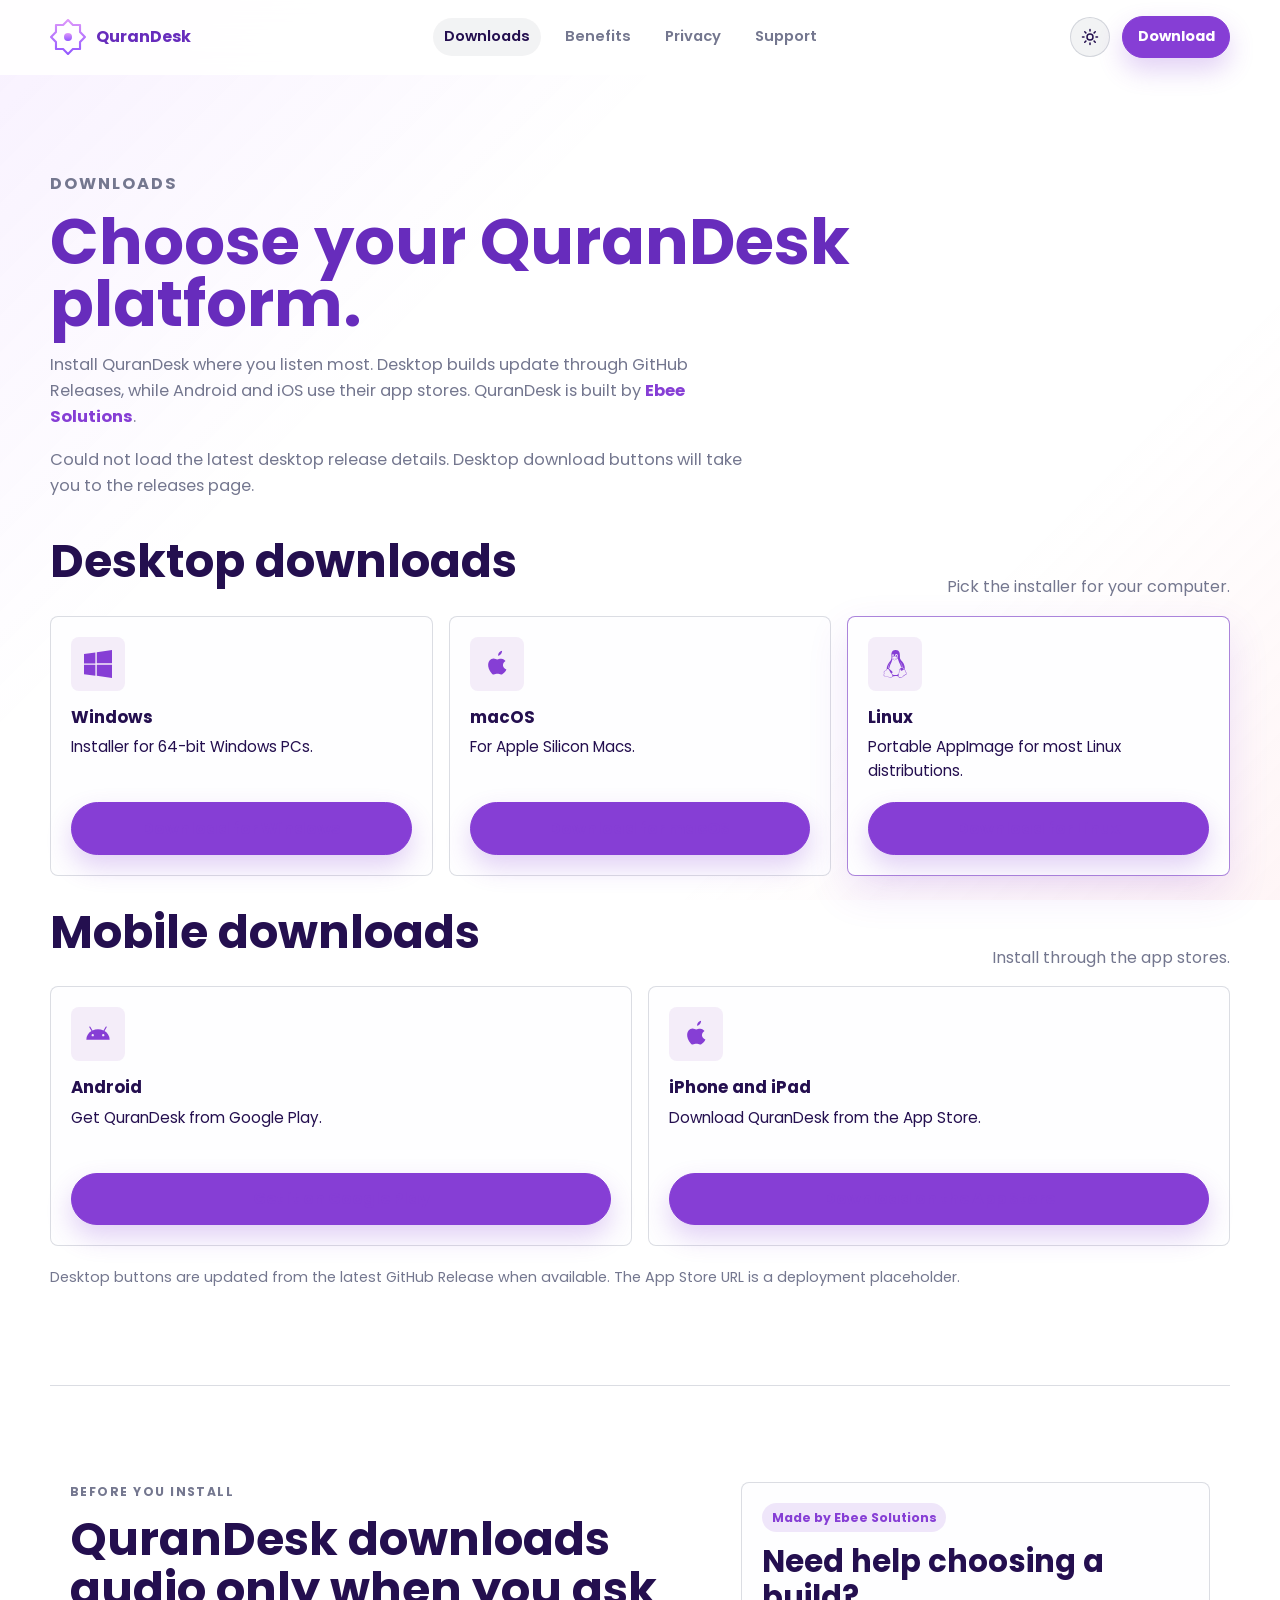
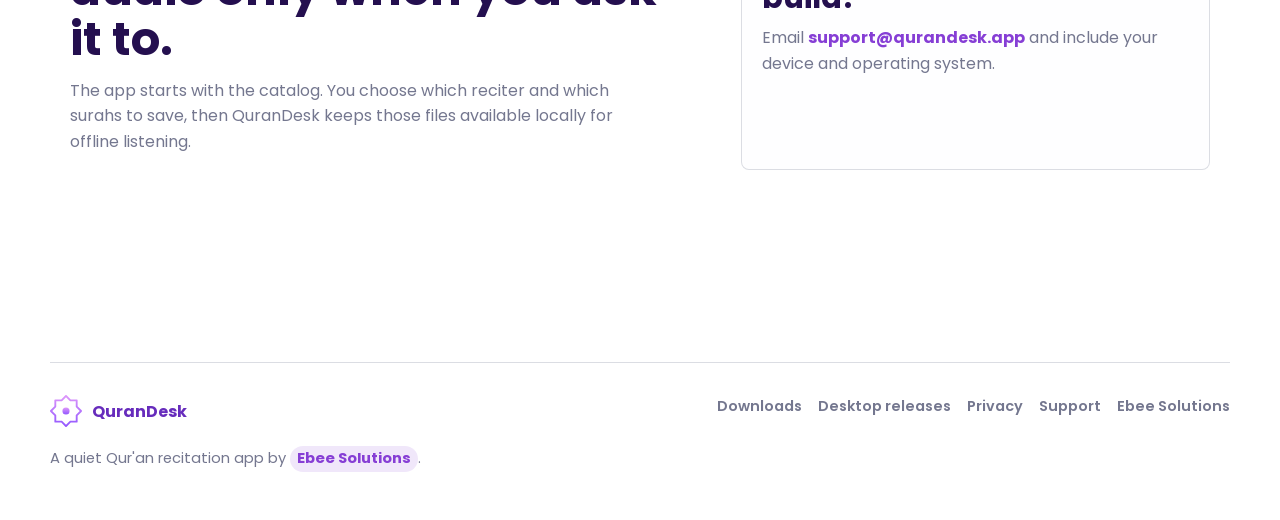
==== downloads.html @ 539a1c1d "Add downloads, privacy, and support pages for QuranDesk website - Created downloads.html to provide " ====
<!doctype html>
<html lang="en">
  <head>
    <meta charset="utf-8" />
    <meta name="viewport" content="width=device-width, initial-scale=1" />
    <meta name="color-scheme" content="light dark" />
    <meta
      name="description"
      content="Download QuranDesk for Windows, macOS, Linux, Android, iPhone, and iPad."
    />
    <meta property="og:title" content="Download QuranDesk" />
    <meta
      property="og:description"
      content="Install QuranDesk on desktop and mobile devices."
    />
    <meta property="og:type" content="website" />
    <meta
      property="og:url"
      content="https://qurandesk.ebeesolutions.com/downloads.html"
    />
    <meta
      property="og:image"
      content="https://qurandesk.ebeesolutions.com/assets/icon.png"
    />
    <link
      rel="canonical"
      href="https://qurandesk.ebeesolutions.com/downloads.html"
    />
    <link rel="icon" href="assets/icon.png" />
    <link
      rel="preload"
      href="assets/fonts/Poppins-Regular.ttf"
      as="font"
      type="font/ttf"
      crossorigin
    />
    <link
      rel="preload"
      href="assets/fonts/Poppins-SemiBold.ttf"
      as="font"
      type="font/ttf"
      crossorigin
    />
    <link rel="stylesheet" href="styles.css" />
    <script>
      const savedTheme = localStorage.getItem("qurandesk-site-theme");
      const prefersDark = matchMedia("(prefers-color-scheme: dark)").matches;
      document.documentElement.dataset.theme =
        savedTheme === "light" || savedTheme === "dark"
          ? savedTheme
          : prefersDark
            ? "dark"
            : "light";
    </script>
    <title>Downloads | QuranDesk</title>
  </head>
  <body>
    <a class="skip-link" href="#main">Skip to content</a>

    <header class="site-header" data-elevated="false">
      <nav class="nav" aria-label="Primary navigation">
        <a class="brand" href="index.html" aria-label="QuranDesk home">
          <img src="assets/logo.svg" alt="" width="36" height="36" />
          <span>QuranDesk</span>
        </a>
        <div class="nav-links">
          <a href="downloads.html" aria-current="page">Downloads</a>
          <a href="index.html#features">Benefits</a>
          <a href="privacy.html">Privacy</a>
          <a href="support.html">Support</a>
        </div>
        <div class="nav-actions">
          <button
            class="icon-button"
            type="button"
            data-theme-toggle
            aria-label="Switch theme"
          >
            <svg class="sun-icon" viewBox="0 0 24 24" aria-hidden="true">
              <circle cx="12" cy="12" r="4" />
              <path
                d="M12 2v2M12 20v2M4 12H2M22 12h-2M5 5l1.5 1.5M17.5 17.5 19 19M19 5l-1.5 1.5M6.5 17.5 5 19"
              />
            </svg>
            <svg class="moon-icon" viewBox="0 0 24 24" aria-hidden="true">
              <path d="M20 15.5A8.5 8.5 0 0 1 8.5 4 7 7 0 1 0 20 15.5Z" />
            </svg>
          </button>
          <a class="button button-small" href="#downloads">Download</a>
        </div>
      </nav>
    </header>

    <main id="main" class="page-main">
      <section class="page-hero" aria-labelledby="downloads-page-title">
        <p class="eyebrow">Downloads</p>
        <h1 id="downloads-page-title">Choose your QuranDesk platform.</h1>
        <p>
          Install QuranDesk where you listen most. Desktop builds update through
          GitHub Releases, while Android and iOS use their app stores. QuranDesk
          is built by <a href="https://ebeesolutions.com">Ebee Solutions</a>.
        </p>
        <p class="updated" data-release-status>
          Checking the latest desktop release details...
        </p>
      </section>

      <section
        class="download-band page-download-band"
        id="downloads"
        aria-labelledby="desktop-downloads-title"
      >
        <div class="download-group">
          <div class="download-group-heading">
            <h2 id="desktop-downloads-title">Desktop downloads</h2>
            <p>Pick the installer for your computer.</p>
          </div>
          <div class="download-grid">
            <article class="download-card" data-platform-card="windows">
              <div class="download-icon" aria-hidden="true">
                <svg viewBox="0 0 24 24">
                  <path
                    d="M0 3.449 9.75 2.1v9.451H0m10.949-9.602L24 0v11.4H10.949M0 12.6h9.75v9.451L0 20.699M10.949 12.6H24V24l-13.051-1.85"
                  />
                </svg>
              </div>
              <h3>Windows</h3>
              <p>Installer for 64-bit Windows PCs.</p>
              <a
                class="button download-link"
                data-desktop-platform="windows"
                href="https://github.com/ebeeraheem/qurandesk-electron/releases/latest"
                >Download for Windows</a
              >
            </article>
            <article class="download-card" data-platform-card="mac">
              <div class="download-icon" aria-hidden="true">
                <svg viewBox="0 0 24 24">
                  <path
                    d="M17.05 20.28c-.98.95-2.05.8-3.08.35-1.09-.46-2.09-.48-3.24 0-1.44.62-2.2.44-3.06-.35C2.79 15.25 3.51 7.59 9.05 7.31c1.35.07 2.29.74 3.08.74 1.21 0 2.16-.74 3.59-.62 1.6.13 2.81.79 3.59 2.07-3.23 1.87-2.71 6.15.74 7.13-.59 1.32-1.36 2.62-2.99 3.66m-4.05-15.4c-.16-2.43 1.81-4.13 3.31-4.34.21 2.13-1.85 4.14-3.31 4.34"
                  />
                </svg>
              </div>
              <h3>macOS</h3>
              <p>For Apple Silicon Macs.</p>
              <a
                class="button download-link"
                data-desktop-platform="mac"
                href="https://github.com/ebeeraheem/qurandesk-electron/releases/latest"
                >Download for macOS</a
              >
            </article>
            <article class="download-card" data-platform-card="linux">
              <div class="download-icon" aria-hidden="true">
                <svg viewBox="0 0 16 16">
                  <path
                    d="M8.996 4.497c.104-.076.1-.168.186-.158s.022.102-.098.207c-.12.104-.308.243-.46.323-.291.152-.631.336-.993.336s-.647-.167-.853-.33c-.102-.082-.186-.162-.248-.221-.11-.086-.096-.207-.052-.204.075.01.087.109.134.153.064.06.144.137.241.214.195.154.454.304.778.304s.702-.19.932-.32c.13-.073.297-.204.433-.304M7.34 3.781c.055-.02.123-.031.174-.003.011.006.024.021.02.034-.012.038-.074.032-.11.05-.032.017-.057.052-.093.054-.034 0-.086-.012-.09-.046-.007-.044.058-.072.1-.089m.581-.003c.05-.028.119-.018.173.003.041.017.106.045.1.09-.004.033-.057.046-.09.045-.036-.002-.062-.037-.093-.053-.036-.019-.098-.013-.11-.051-.004-.013.008-.028.02-.034"
                  />
                  <path
                    fill-rule="evenodd"
                    d="M8.446.019c2.521.003 2.38 2.66 2.364 4.093-.01.939.509 1.574 1.04 2.244.474.56 1.095 1.38 1.45 2.32.29.765.402 1.613.115 2.465a.8.8 0 0 1 .254.152l.001.002c.207.175.271.447.329.698.058.252.112.488.224.615.344.382.494.667.48.922-.015.254-.203.43-.435.57-.465.28-1.164.491-1.586 1.002-.443.527-.99.83-1.505.871a1.25 1.25 0 0 1-1.256-.716v-.001a1 1 0 0 1-.078-.21c-.67.038-1.252-.165-1.718-.128-.687.038-1.116.204-1.506.206-.151.331-.445.547-.808.63-.5.114-1.126 0-1.743-.324-.577-.306-1.31-.278-1.85-.39-.27-.057-.51-.157-.626-.384-.116-.226-.095-.538.07-.988.051-.16.012-.398-.026-.648a2.5 2.5 0 0 1-.037-.369c0-.133.022-.265.087-.386v-.002c.14-.266.368-.377.577-.451s.397-.125.53-.258c.143-.15.27-.374.443-.56q.036-.037.073-.07c-.081-.538.007-1.105.192-1.662.393-1.18 1.223-2.314 1.811-3.014.502-.713.65-1.287.701-2.016.042-.997-.705-3.974 2.112-4.2q.168-.015.321-.013m2.596 10.866-.03.016c-.223.121-.348.337-.427.656-.08.32-.107.733-.13 1.206v.001c-.023.37-.192.824-.31 1.267s-.176.862-.036 1.128v.002c.226.452.608.636 1.051.601s.947-.304 1.36-.795c.474-.576 1.218-.796 1.638-1.05.21-.126.324-.242.333-.4.009-.157-.097-.403-.425-.767-.17-.192-.217-.462-.274-.71-.056-.247-.122-.468-.26-.585l-.001-.001c-.18-.157-.356-.17-.565-.164q-.069.001-.140.005c-.239.275-.805.612-1.197.508-.359-.09-.562-.508-.587-.918m-7.204.03H3.83c-.189.002-.314.09-.44.225-.149.158-.276.382-.445.56v.002h-.002c-.183.184-.414.239-.61.31-.195.069-.353.143-.46.35v.002c-.085.155-.066.378-.029.624.038.245.096.507.018.746v.002l-.001.002c-.157.427-.155.678-.082.822.074.143.235.22.48.272.493.103 1.26.069 1.906.41.583.305 1.168.404 1.598.305.431-.098.712-.369.75-.867v-.002c.029-.292-.195-.673-.485-1.052-.29-.38-.633-.752-.795-1.09v-.002l-.61-1.11c-.21-.286-.43-.462-.68-.5a1 1 0 0 0-.106-.008M9.584 4.85c-.14.2-.386.37-.695.467-.147.048-.302.17-.495.28a1.3 1.3 0 0 1-.74.19.97.97 0 0 1-.582-.227c-.14-.113-.25-.237-.394-.322a3 3 0 0 1-.192-.126c-.063 1.179-.85 2.658-1.226 3.511a5.4 5.4 0 0 0-.43 1.917c-.68-.906-.184-2.066.081-2.568.297-.55.343-.701.27-.649-.266.436-.685 1.13-.848 1.844-.085.372-.1.749.01 1.097.11.349.345.67.766.931.573.351.963.703 1.193 1.015s.302.584.23.777a.4.4 0 0 1-.212.22.7.7 0 0 1-.307.056l.184.235c.094.124.186.249.266.375 1.179.805 2.567.496 3.568-.218.1-.342.197-.664.212-.903.024-.474.05-.896.136-1.245s.244-.634.53-.791a1 1 0 0 1 .138-.061q.005-.045.013-.087c.082-.546.569-.572 1.18-.303.588.266.81.499.71.814h.13c.122-.398-.133-.69-.822-1.025l-.137-.06a2.35 2.35 0 0 0-.012-1.113c-.188-.79-.704-1.49-1.098-1.838-.072-.003-.065.06.081.203.363.333 1.156 1.532.727 2.644a1.2 1.2 0 0 0-.342-.043c-.164-.907-.543-1.66-.735-2.014-.359-.668-.918-2.036-1.158-2.983M7.72 3.503a1 1 0 0 0-.312.053c-.268.093-.447.286-.559.391-.022.021-.05.04-.119.091s-.172.126-.321.238q-.198.151-.13.38c.046.15.192.325.459.476.166.098.28.23.41.334a1 1 0 0 0 .215.133.9.9 0 0 0 .298.066c.282.017.49-.068.673-.173s.34-.233.518-.29c.365-.115.627-.345.709-.564a.37.37 0 0 0-.01-.309c-.048-.096-.148-.187-.318-.257h-.001c-.354-.151-.507-.162-.705-.29-.321-.207-.587-.28-.807-.279m-.89-1.122h-.025a.4.4 0 0 0-.278.135.76.76 0 0 0-.191.334 1.2 1.2 0 0 0-.051.445v.001c.01.162.041.299.102.436.05.116.109.204.183.274l.089-.065.117-.09-.023-.018a.4.4 0 0 1-.11-.161.7.7 0 0 1-.054-.22v-.01a.7.7 0 0 1 .014-.234.4.4 0 0 1 .08-.179q.056-.069.126-.073h.013a.18.18 0 0 1 .123.05c.045.04.08.09.11.162a.7.7 0 0 1 .054.22v.01a.7.7 0 0 1-.002.17 1.1 1.1 0 0 1 .317-.143 1.3 1.3 0 0 0 .002-.194V3.23a1.2 1.2 0 0 0-.102-.437.8.8 0 0 0-.227-.31.4.4 0 0 0-.268-.102m1.95-.155a.63.63 0 0 0-.394.14.9.9 0 0 0-.287.376 1.2 1.2 0 0 0-.1.51v.015q0 .079.01.152c.114.027.278.074.406.138a1 1 0 0 1-.011-.172.8.8 0 0 1 .058-.278.5.5 0 0 1 .139-.2.26.26 0 0 1 .182-.069.26.26 0 0 1 .178.081c.055.054.094.12.124.21.029.086.042.17.04.27l-.002.012a.8.8 0 0 1-.057.277c-.024.059-.089.106-.122.145.046.016.09.03.146.052a5 5 0 0 1 .248.102 1.2 1.2 0 0 0 .244-.763 1.2 1.2 0 0 0-.11-.495.9.9 0 0 0-.294-.37.64.64 0 0 0-.39-.133z"
                  />
                </svg>
              </div>
              <h3>Linux</h3>
              <p>Portable AppImage for most Linux distributions.</p>
              <a
                class="button download-link"
                data-desktop-platform="linux"
                href="https://github.com/ebeeraheem/qurandesk-electron/releases/latest"
                >Download for Linux</a
              >
            </article>
          </div>
        </div>

        <div class="download-group" aria-labelledby="mobile-downloads-title">
          <div class="download-group-heading">
            <h2 id="mobile-downloads-title">Mobile downloads</h2>
            <p>Install through the app stores.</p>
          </div>
          <div class="download-grid download-grid-two">
            <article class="download-card" data-platform-card="android">
              <div class="download-icon" aria-hidden="true">
                <svg viewBox="0 0 24 24">
                  <path
                    d="M17.6 9.48 19.44 6.3a.5.5 0 0 0-.86-.5l-1.86 3.22a11.1 11.1 0 0 0-9.44 0L5.42 5.8a.5.5 0 0 0-.86.5L6.4 9.48C3.73 11.05 2 13.82 2 17h20c0-3.18-1.73-5.95-4.4-7.52ZM7.5 14a1 1 0 1 1 0-2 1 1 0 0 1 0 2Zm9 0a1 1 0 1 1 0-2 1 1 0 0 1 0 2Z"
                  />
                </svg>
              </div>
              <h3>Android</h3>
              <p>Get QuranDesk from Google Play.</p>
              <a
                class="button download-link"
                data-store-platform="android"
                href="https://play.google.com/store/apps/details?id=com.ebeesolutions.qurandesk"
                >Get it on Google Play</a
              >
            </article>
            <article class="download-card" data-platform-card="ios">
              <div class="download-icon" aria-hidden="true">
                <svg viewBox="0 0 24 24">
                  <path
                    d="M17.05 20.28c-.98.95-2.05.8-3.08.35-1.09-.46-2.09-.48-3.24 0-1.44.62-2.2.44-3.06-.35C2.79 15.25 3.51 7.59 9.05 7.31c1.35.07 2.29.74 3.08.74 1.21 0 2.16-.74 3.59-.62 1.6.13 2.81.79 3.59 2.07-3.23 1.87-2.71 6.15.74 7.13-.59 1.32-1.36 2.62-2.99 3.66m-4.05-15.4c-.16-2.43 1.81-4.13 3.31-4.34.21 2.13-1.85 4.14-3.31 4.34"
                  />
                </svg>
              </div>
              <h3>iPhone and iPad</h3>
              <p>Download QuranDesk from the App Store.</p>
              <a
                class="button download-link"
                data-store-platform="ios"
                href="https://apps.apple.com/app/qurandesk/id0000000000"
                >Download on the App Store</a
              >
            </article>
          </div>
        </div>

        <p class="download-note">
          Desktop buttons are updated from the latest GitHub Release when
          available. The App Store URL is a deployment placeholder.
        </p>
      </section>

      <section class="split-section" aria-labelledby="download-help-title">
        <div>
          <p class="eyebrow">Before you install</p>
          <h2 id="download-help-title">QuranDesk downloads audio only when you ask it to.</h2>
          <p>
            The app starts with the catalog. You choose which reciter and which
            surahs to save, then QuranDesk keeps those files available locally
            for offline listening.
          </p>
        </div>
        <div class="studio-card">
          <span>Made by Ebee Solutions</span>
          <strong>Need help choosing a build?</strong>
          <p>
            Email <a href="mailto:support@qurandesk.app">support@qurandesk.app</a>
            and include your device and operating system.
          </p>
        </div>
      </section>
    </main>

    <footer class="footer">
      <div>
        <a class="brand" href="index.html">
          <img src="assets/logo.svg" alt="" width="32" height="32" />
          <span>QuranDesk</span>
        </a>
        <p>
          A quiet Qur'an recitation app by
          <a class="studio-link" href="https://ebeesolutions.com"
            >Ebee Solutions</a
          >.
        </p>
      </div>
      <nav aria-label="Footer navigation">
        <a href="downloads.html" aria-current="page">Downloads</a>
        <a
          href="https://github.com/ebeeraheem/qurandesk-electron/releases/latest"
          >Desktop releases</a
        >
        <a href="privacy.html">Privacy</a>
        <a href="support.html">Support</a>
        <a href="https://ebeesolutions.com">Ebee Solutions</a>
      </nav>
    </footer>

    <script src="script.js" type="module"></script>
  </body>
</html>
---- styles.css ----
@font-face {
  font-family: 'Poppins';
  font-weight: 400;
  font-style: normal;
  font-display: swap;
  src: url('assets/fonts/Poppins-Regular.ttf') format('truetype');
}

@font-face {
  font-family: 'Poppins';
  font-weight: 500;
  font-style: normal;
  font-display: swap;
  src: url('assets/fonts/Poppins-Medium.ttf') format('truetype');
}

@font-face {
  font-family: 'Poppins';
  font-weight: 600;
  font-style: normal;
  font-display: swap;
  src: url('assets/fonts/Poppins-SemiBold.ttf') format('truetype');
}

@font-face {
  font-family: 'Poppins';
  font-weight: 700;
  font-style: normal;
  font-display: swap;
  src: url('assets/fonts/Poppins-Bold.ttf') format('truetype');
}

@font-face {
  font-family: 'Amiri';
  font-weight: 700;
  font-style: normal;
  font-display: swap;
  src: url('assets/fonts/Amiri-Bold.ttf') format('truetype');
}

:root {
  --bg: #ffffff;
  --surface: #faf8fd;
  --surface-strong: #f4edf9;
  --elev: rgba(18, 25, 49, 0.05);
  --fg: #240f4f;
  --muted: #74778f;
  --faint: #a7b0bc;
  --border: rgba(137, 144, 164, 0.3);
  --primary: #863ed5;
  --primary-deep: #672cbc;
  --primary-bright: #a44aff;
  --warm: #f98091;
  --green: #058f50;
  --cyan: #087c8f;
  --shadow: 0 24px 70px rgba(45, 19, 86, 0.14);
  --radius: 8px;
  --max: 1180px;
  color-scheme: light;
}

[data-theme='dark'] {
  --bg: #040c23;
  --surface: #081027;
  --surface-strong: #121931;
  --elev: #121931;
  --fg: #ffffff;
  --muted: #a19cc5;
  --faint: #7b80ad;
  --border: rgba(123, 128, 173, 0.22);
  --primary: #a44aff;
  --primary-deep: #ffffff;
  --primary-bright: #c37aff;
  --warm: #ff8798;
  --green: #18b563;
  --cyan: #4dbcd4;
  --shadow: 0 24px 80px rgba(0, 0, 0, 0.32);
  color-scheme: dark;
}

* {
  box-sizing: border-box;
}

html {
  scroll-behavior: smooth;
}

body {
  margin: 0;
  background: var(--bg);
  color: var(--fg);
  font-family:
    'Poppins',
    -apple-system,
    BlinkMacSystemFont,
    'Segoe UI',
    system-ui,
    sans-serif;
  line-height: 1.6;
}

body::before {
  position: fixed;
  inset: 0;
  z-index: -1;
  pointer-events: none;
  content: '';
  background:
    linear-gradient(135deg, rgba(164, 74, 255, 0.08), transparent 34%),
    linear-gradient(315deg, rgba(249, 128, 145, 0.08), transparent 28%);
}

a {
  color: inherit;
  text-decoration: none;
}

img,
svg {
  display: block;
}

button,
input {
  font: inherit;
}

:focus-visible {
  outline: 2px solid var(--primary);
  outline-offset: 3px;
}

.skip-link {
  position: fixed;
  top: 12px;
  left: 12px;
  z-index: 20;
  transform: translateY(-140%);
  border-radius: var(--radius);
  background: var(--primary);
  color: white;
  padding: 0.7rem 1rem;
  font-weight: 700;
}

.skip-link:focus {
  transform: translateY(0);
}

.site-header {
  position: sticky;
  top: 0;
  z-index: 10;
  border-bottom: 1px solid transparent;
  background: color-mix(in srgb, var(--bg) 90%, transparent);
  backdrop-filter: blur(18px);
}

.site-header[data-elevated='true'] {
  border-color: var(--border);
}

.nav,
.hero,
.feature-band,
.split-section,
.download-band,
.faq-section,
.screenshot-band,
.footer,
.page-main {
  width: min(var(--max), calc(100% - 40px));
  margin-inline: auto;
}

.nav {
  display: flex;
  min-height: 74px;
  align-items: center;
  justify-content: space-between;
  gap: 1rem;
}

.brand,
.mini-brand {
  display: inline-flex;
  align-items: center;
  gap: 0.65rem;
  min-width: max-content;
  font-weight: 700;
  color: var(--primary-deep);
}

[data-theme='dark'] .brand,
[data-theme='dark'] .mini-brand {
  color: var(--fg);
}

.nav-links,
.nav-actions {
  display: flex;
  align-items: center;
  gap: 0.75rem;
}

.nav-links a {
  border-radius: 999px;
  color: var(--muted);
  font-size: 0.92rem;
  font-weight: 600;
  padding: 0.45rem 0.7rem;
}

.nav-links a:hover,
.nav-links a[aria-current='page'] {
  background: var(--elev);
  color: var(--fg);
}

.button {
  display: inline-flex;
  min-height: 46px;
  align-items: center;
  justify-content: center;
  border: 1px solid var(--primary);
  border-radius: 999px;
  background: var(--primary);
  color: white;
  font-weight: 700;
  padding: 0.78rem 1.1rem;
  text-align: center;
  box-shadow: 0 12px 26px rgba(134, 62, 213, 0.24);
  transition:
    transform 160ms ease,
    opacity 160ms ease,
    box-shadow 160ms ease;
}

.button:hover {
  transform: translateY(-1px);
  opacity: 0.92;
}

.button-small {
  min-height: 38px;
  padding: 0.55rem 0.9rem;
  font-size: 0.9rem;
}

.button-ghost {
  border-color: var(--border);
  background: var(--elev);
  color: var(--fg);
  box-shadow: none;
}

.button[aria-disabled='true'] {
  border-color: var(--border);
  background: var(--surface-strong);
  color: var(--muted);
  box-shadow: none;
  cursor: not-allowed;
}

.icon-button {
  display: inline-grid;
  width: 40px;
  height: 40px;
  place-items: center;
  border: 1px solid var(--border);
  border-radius: 50%;
  background: var(--elev);
  color: var(--fg);
  cursor: pointer;
}

.icon-button svg {
  width: 18px;
  height: 18px;
  fill: none;
  stroke: currentColor;
  stroke-linecap: round;
  stroke-linejoin: round;
  stroke-width: 2;
}

[data-theme='light'] .moon-icon,
[data-theme='dark'] .sun-icon {
  display: none;
}

.hero {
  display: grid;
  min-height: calc(100svh - 74px);
  grid-template-columns: minmax(0, 0.88fr) minmax(420px, 1.12fr);
  align-items: center;
  gap: clamp(2rem, 5vw, 4.5rem);
  padding: 3.2rem 0 4rem;
}

.hero-copy {
  max-width: 630px;
}

.eyebrow {
  margin: 0 0 0.85rem;
  color: var(--primary);
  font-size: 0.76rem;
  font-weight: 700;
  letter-spacing: 0.12em;
  text-transform: uppercase;
}

h1,
h2,
h3,
p {
  margin-top: 0;
}

h1 {
  margin-bottom: 1rem;
  color: var(--primary-deep);
  font-size: clamp(2.9rem, 5.2vw, 4.45rem);
  line-height: 0.98;
}

[data-theme='dark'] h1 {
  color: var(--fg);
}

h2 {
  margin-bottom: 0.8rem;
  font-size: clamp(1.9rem, 3.6vw, 3.2rem);
  line-height: 1.08;
}

h3 {
  margin-bottom: 0.45rem;
  font-size: 1.05rem;
  line-height: 1.25;
}

.hero-lede,
.section-heading p,
.split-section p,
.download-note,
.faq-list p,
.footer p,
.page-hero p,
.policy-content p,
.support-grid p,
.updated {
  color: var(--muted);
}

.hero-lede {
  max-width: 60ch;
  margin-bottom: 1.55rem;
  font-size: clamp(1rem, 1.6vw, 1.15rem);
}

.hero-actions {
  display: flex;
  flex-wrap: wrap;
  gap: 0.8rem;
  margin-bottom: 2rem;
}

.hero-facts {
  display: grid;
  max-width: 600px;
  grid-template-columns: repeat(3, 1fr);
  gap: 0.8rem;
  margin: 0;
}

.hero-facts div {
  border-left: 3px solid var(--border);
  padding-left: 0.9rem;
}

.hero-facts dt {
  color: var(--fg);
  font-size: 1.25rem;
  font-weight: 800;
  line-height: 1.1;
}

.hero-facts dd {
  margin: 0.25rem 0 0;
  color: var(--muted);
  font-size: 0.82rem;
}

.studio-credit {
  margin: -0.7rem 0 0;
  color: var(--muted);
  font-size: 0.92rem;
}

.studio-credit a,
.studio-link {
  display: inline-flex;
  border-radius: 999px;
  background: color-mix(in srgb, var(--primary) 12%, transparent);
  color: var(--primary);
  font-weight: 800;
  padding: 0.08rem 0.45rem;
}

.product-scene {
  position: relative;
  min-width: 0;
  min-height: 620px;
}

.desktop-preview {
  min-width: 0;
  overflow: hidden;
  border: 1px solid var(--border);
  border-radius: var(--radius);
  background: var(--bg);
  box-shadow: var(--shadow);
}

.preview-bar {
  display: flex;
  gap: 0.45rem;
  border-bottom: 1px solid var(--border);
  background: var(--surface);
  padding: 0.9rem 1rem;
}

.preview-bar span {
  width: 10px;
  height: 10px;
  border-radius: 999px;
  background: var(--faint);
}

.preview-shell {
  display: grid;
  min-height: 520px;
  grid-template-columns: 168px minmax(0, 1fr);
}

.preview-rail {
  display: flex;
  flex-direction: column;
  gap: 0.45rem;
  border-right: 1px solid var(--border);
  background: var(--surface);
  padding: 1rem 0.8rem;
}

.preview-rail span {
  border-radius: var(--radius);
  color: var(--muted);
  font-size: 0.82rem;
  font-weight: 600;
  padding: 0.62rem 0.72rem;
}

.preview-rail .active-pill {
  background: color-mix(in srgb, var(--primary) 13%, transparent);
  color: var(--primary);
}

.mini-brand {
  margin-bottom: 0.8rem;
  padding-inline: 0.35rem;
}

.preview-main {
  display: flex;
  min-width: 0;
  flex-direction: column;
  padding-right: clamp(245px, 42%, 275px);
}

.preview-toolbar {
  display: flex;
  align-items: end;
  justify-content: space-between;
  gap: 1rem;
  padding: 1.4rem;
}

.preview-toolbar strong {
  display: block;
  font-size: 1.25rem;
}

.section-kicker {
  color: var(--muted);
  font-size: 0.75rem;
}

.search-chip {
  max-width: 190px;
  overflow: hidden;
  border: 1px solid var(--border);
  border-radius: 999px;
  background: var(--elev);
  color: var(--muted);
  font-size: 0.76rem;
  padding: 0.55rem 0.75rem;
  text-overflow: ellipsis;
  white-space: nowrap;
}

.reciter-grid {
  display: grid;
  grid-template-columns: minmax(0, 1fr);
  gap: 1rem;
  padding: 0 1.4rem 1.4rem;
}

.reciter-card {
  display: grid;
  min-width: 0;
  grid-template-columns: 72px minmax(0, 1fr);
  column-gap: 0.8rem;
  align-items: center;
}

.reciter-card strong,
.reciter-card span {
  display: block;
  overflow: hidden;
  text-overflow: ellipsis;
  white-space: nowrap;
}

.reciter-card strong {
  font-size: 0.9rem;
}

.reciter-card span {
  color: var(--muted);
  font-size: 0.72rem;
}

.avatar {
  display: grid;
  aspect-ratio: 1;
  place-items: center;
  overflow: hidden;
  border-radius: var(--radius);
  color: white;
  font-family: 'Amiri', serif;
  font-size: clamp(2.5rem, 5vw, 3.8rem);
  font-weight: 700;
}

.avatar-one {
  background: linear-gradient(145deg, #8c5cc8, #4d3188);
}

.avatar-two {
  background: linear-gradient(145deg, #d45f6f, #7c2d48);
}

.avatar-three {
  background: linear-gradient(145deg, #148a89, #18415f);
}

.player {
  display: grid;
  grid-template-columns: minmax(140px, 1fr) auto minmax(72px, 0.8fr);
  min-width: 0;
  align-items: center;
  gap: 1rem;
  margin-top: auto;
  border-top: 1px solid var(--border);
  padding: 1rem 1.3rem;
}

.player-track {
  display: flex;
  min-width: 0;
  overflow: hidden;
  align-items: center;
  gap: 0.7rem;
}

.arabic {
  font-family: 'Amiri', serif;
  font-weight: 700;
}

.player-track .arabic {
  display: grid;
  width: 44px;
  height: 44px;
  flex: 0 0 auto;
  place-items: center;
  border-radius: var(--radius);
  background: var(--elev);
}

.player-track strong,
.player-track span {
  display: block;
  overflow: hidden;
  text-overflow: ellipsis;
  white-space: nowrap;
}

.player-track span {
  color: var(--muted);
  font-size: 0.75rem;
}

.player-controls {
  display: flex;
  align-items: center;
  gap: 0.75rem;
}

.player-controls span {
  width: 28px;
  height: 28px;
  border-radius: 50%;
  background: var(--elev);
}

.player-controls button {
  display: grid;
  width: 42px;
  height: 42px;
  place-items: center;
  border: 0;
  border-radius: 50%;
  background: var(--primary);
  color: white;
}

.player-controls svg {
  width: 21px;
  fill: currentColor;
}

.progress,
.phone-progress {
  min-width: 0;
  height: 6px;
  overflow: hidden;
  border-radius: 999px;
  background: var(--elev);
}

.progress span,
.phone-progress span {
  display: block;
  width: 58%;
  height: 100%;
  border-radius: inherit;
  background: var(--primary);
}

.phone-preview {
  position: absolute;
  right: 0;
  bottom: 0;
  width: min(245px, 42%);
  overflow: hidden;
  border: 1px solid var(--border);
  border-radius: 28px;
  background: #040c23;
  box-shadow: 0 24px 64px rgba(0, 0, 0, 0.28);
  padding: 0.75rem;
}

.phone-speaker {
  width: 64px;
  height: 5px;
  margin: 0.25rem auto 0.7rem;
  border-radius: 999px;
  background: rgba(255, 255, 255, 0.28);
}

.phone-screen {
  display: grid;
  gap: 0.75rem;
  border-radius: 20px;
  background: var(--bg);
  padding: 1rem;
}

.phone-title {
  display: flex;
  align-items: center;
  gap: 0.55rem;
  color: var(--muted);
  font-size: 0.8rem;
  font-weight: 700;
}

.album-tile {
  display: grid;
  aspect-ratio: 1;
  place-items: center;
  border-radius: var(--radius);
  background: color-mix(in srgb, var(--primary) 18%, var(--surface));
  color: var(--primary-deep);
  font-size: 3.4rem;
}

.phone-screen strong,
.phone-screen span {
  display: block;
}

.phone-screen > span,
.phone-screen p {
  color: var(--muted);
  font-size: 0.82rem;
}

.phone-screen p {
  margin: 0;
}

.phone-actions {
  display: flex;
  align-items: center;
  justify-content: space-between;
}

.phone-actions span,
.phone-actions b {
  display: grid;
  width: 42px;
  height: 42px;
  place-items: center;
  border-radius: 50%;
  background: var(--elev);
  color: var(--primary);
  font-size: 0.7rem;
}

.phone-actions b {
  width: 58px;
  height: 58px;
  background: var(--primary);
  color: white;
}

.feature-band,
.split-section,
.download-band,
.faq-section,
.screenshot-band {
  padding: clamp(3rem, 8vw, 6rem) 0;
}

.section-heading {
  max-width: 780px;
  margin-bottom: 2rem;
}

.section-heading p {
  max-width: 65ch;
}

.feature-grid,
.download-grid,
.support-grid,
.screenshot-grid {
  display: grid;
  grid-template-columns: repeat(3, 1fr);
  gap: 1rem;
}

.feature-grid article,
.download-card,
.faq-list details,
.support-grid article,
.studio-card,
.screenshot-placeholder {
  border: 1px solid var(--border);
  border-radius: var(--radius);
  background: color-mix(in srgb, var(--bg) 82%, var(--surface));
}

.feature-grid article,
.download-card,
.support-grid article,
.studio-card {
  padding: 1.25rem;
}

.feature-grid p,
.download-card p,
.support-grid p {
  margin-bottom: 0;
  font-size: 0.95rem;
}

.feature-icon {
  display: grid;
  width: 42px;
  height: 42px;
  place-items: center;
  margin-bottom: 1rem;
  border-radius: var(--radius);
  background: color-mix(in srgb, var(--primary) 13%, transparent);
  color: var(--primary);
}

.feature-icon-warm {
  background: color-mix(in srgb, var(--warm) 16%, transparent);
  color: var(--warm);
}

.feature-icon-green {
  background: color-mix(in srgb, var(--cyan) 14%, transparent);
  color: var(--cyan);
}

.feature-icon svg,
.check-list li::before {
  width: 22px;
  height: 22px;
}

.feature-icon svg {
  fill: none;
  stroke: currentColor;
  stroke-linecap: round;
  stroke-linejoin: round;
  stroke-width: 2;
}

.split-section {
  display: grid;
  grid-template-columns: minmax(0, 0.95fr) minmax(320px, 0.75fr);
  gap: clamp(2rem, 6vw, 5rem);
  align-items: start;
}

.text-link,
.download-note a,
.footer a:hover,
.page-main a,
.policy-content a {
  color: var(--primary);
  font-weight: 700;
  text-decoration: none;
}

.text-link {
  display: inline-flex;
  margin-top: 0.7rem;
}

.check-list {
  display: grid;
  gap: 0.8rem;
  margin: 0;
  padding: 0;
  list-style: none;
}

.check-list li {
  position: relative;
  border-bottom: 1px solid var(--border);
  padding: 0 0 0.8rem 2rem;
  color: var(--fg);
  font-weight: 600;
}

.check-list li::before {
  position: absolute;
  left: 0;
  top: 0.1rem;
  display: grid;
  place-items: center;
  border-radius: 50%;
  background: color-mix(in srgb, var(--primary) 15%, transparent);
  color: var(--primary);
  content: '\2713';
  font-size: 0.82rem;
  font-weight: 800;
}

.download-band {
  border-block: 1px solid var(--border);
}

.page-download-band {
  width: 100%;
  border-top: 0;
  padding-top: 0;
}

.download-group + .download-group {
  margin-top: 2rem;
}

.download-group-heading {
  display: flex;
  align-items: end;
  justify-content: space-between;
  gap: 1rem;
  margin-bottom: 1rem;
}

.download-group-heading h3,
.download-group-heading p {
  margin: 0;
}

.download-group-heading p {
  color: var(--muted);
}

.download-card {
  display: flex;
  min-height: 260px;
  flex-direction: column;
  align-items: start;
}

.download-card.is-detected {
  border-color: color-mix(in srgb, var(--primary) 55%, var(--border));
  box-shadow: 0 16px 40px rgba(134, 62, 213, 0.14);
}

.download-icon {
  display: grid;
  min-width: 54px;
  height: 54px;
  place-items: center;
  margin-bottom: 1rem;
  border-radius: var(--radius);
  background: var(--surface-strong);
  color: var(--primary);
  font-size: 0.8rem;
  font-weight: 800;
}

.download-icon svg {
  width: 28px;
  height: 28px;
  fill: currentColor;
}

.download-link {
  width: 100%;
  margin-top: auto;
}

.download-grid-two {
  grid-template-columns: repeat(2, minmax(0, 1fr));
}

.download-note {
  margin: 1.25rem 0 0;
  font-size: 0.9rem;
}

.screenshot-grid {
  grid-template-columns: repeat(3, minmax(0, 1fr));
}

.screenshot-placeholder {
  overflow: hidden;
  margin: 0;
}

.screenshot-placeholder div {
  display: grid;
  min-height: 220px;
  place-items: center;
  background:
    linear-gradient(135deg, color-mix(in srgb, var(--primary) 18%, transparent), transparent 48%),
    var(--surface);
  color: var(--primary-deep);
  font-weight: 800;
  text-align: center;
  padding: 1.25rem;
}

.screenshot-placeholder figcaption {
  border-top: 1px solid var(--border);
  color: var(--muted);
  font-size: 0.82rem;
  padding: 0.8rem 1rem;
}

.studio-card {
  align-self: stretch;
}

.studio-card span {
  display: inline-flex;
  margin-bottom: 0.75rem;
  border-radius: 999px;
  background: color-mix(in srgb, var(--primary) 12%, transparent);
  color: var(--primary);
  font-size: 0.78rem;
  font-weight: 800;
  padding: 0.28rem 0.6rem;
}

.studio-card strong {
  display: block;
  margin-bottom: 0.65rem;
  font-size: clamp(1.4rem, 2.4vw, 2rem);
  line-height: 1.15;
}

.studio-card p {
  margin-bottom: 0;
  color: var(--muted);
}

.faq-list {
  display: grid;
  gap: 0.8rem;
}

.faq-list details {
  padding: 1rem 1.1rem;
}

.faq-list summary {
  cursor: pointer;
  font-weight: 700;
}

.faq-list p {
  margin: 0.65rem 0 0;
}

.footer {
  display: flex;
  align-items: start;
  justify-content: space-between;
  gap: 2rem;
  border-top: 1px solid var(--border);
  padding: 2rem 0 3rem;
}

.footer p {
  max-width: 42ch;
  margin: 0.7rem 0 0;
  font-size: 0.92rem;
}

.footer nav {
  display: flex;
  flex-wrap: wrap;
  justify-content: end;
  gap: 0.8rem 1rem;
  color: var(--muted);
  font-size: 0.9rem;
  font-weight: 600;
}

.page-main {
  padding: clamp(3rem, 8vw, 6rem) 0;
}

.page-hero {
  max-width: 820px;
  margin-bottom: 2.4rem;
}

.page-hero h1 {
  font-size: clamp(2.6rem, 5vw, 4.4rem);
}

.page-hero p {
  max-width: 70ch;
  font-size: 1.02rem;
}

.updated {
  margin-top: 1rem;
  font-size: 0.9rem;
}

.policy-content {
  display: grid;
  gap: 1rem;
  max-width: 880px;
}

.policy-content section {
  border-top: 1px solid var(--border);
  padding-top: 1.4rem;
}

.policy-content h2,
.support-grid h2 {
  font-size: 1.2rem;
}

.support-grid {
  grid-template-columns: repeat(2, minmax(0, 1fr));
}

.support-grid article {
  min-height: 230px;
}

.compact-faq {
  width: 100%;
  padding-bottom: 0;
}

@media (max-width: 1040px) {
  .hero,
  .split-section {
    grid-template-columns: 1fr;
  }

  .hero {
    min-height: auto;
    padding-top: 2.4rem;
  }

  .product-scene {
    min-height: 660px;
  }
}

@media (max-width: 980px) {
  .nav-links {
    display: none;
  }

  .feature-grid,
  .download-grid,
  .download-grid-two,
  .support-grid,
  .screenshot-grid {
    grid-template-columns: 1fr;
  }
}

@media (max-width: 720px) {
  .nav,
  .hero,
  .feature-band,
  .split-section,
  .download-band,
  .faq-section,
  .screenshot-band,
  .footer,
  .page-main {
    width: min(100% - 28px, var(--max));
  }

  .nav {
    min-height: 66px;
  }

  .button-small {
    display: none;
  }

  h1 {
    font-size: clamp(2.9rem, 13vw, 4.1rem);
  }

  .hero-facts {
    grid-template-columns: 1fr;
  }

  .product-scene {
    min-height: auto;
  }

  .desktop-preview {
    margin-bottom: 1rem;
  }

  .preview-shell {
    min-height: auto;
    grid-template-columns: 1fr;
  }

  .preview-rail {
    flex-direction: row;
    flex-wrap: wrap;
    border-right: 0;
    border-bottom: 1px solid var(--border);
  }

  .mini-brand {
    width: 100%;
    margin: 0 0 0.25rem;
  }

  .preview-rail span {
    flex: 1 1 98px;
    text-align: center;
  }

  .preview-toolbar {
    align-items: start;
    flex-direction: column;
  }

  .preview-main {
    padding-right: 0;
  }

  .search-chip {
    width: 100%;
    max-width: none;
  }

  .reciter-grid {
    grid-template-columns: 1fr;
  }

  .reciter-card .avatar {
    grid-row: span 2;
  }

  .player {
    grid-template-columns: 1fr;
  }

  .player-controls {
    justify-content: center;
  }

  .phone-preview {
    position: static;
    width: min(100%, 300px);
    margin-inline: auto;
  }

  .download-group-heading,
  .footer {
    align-items: start;
    flex-direction: column;
  }

  .footer nav {
    justify-content: start;
  }
}

@media (prefers-reduced-motion: reduce) {
  *,
  *::before,
  *::after {
    scroll-behavior: auto !important;
    transition-duration: 0.01ms !important;
    animation-duration: 0.01ms !important;
    animation-iteration-count: 1 !important;
  }
}
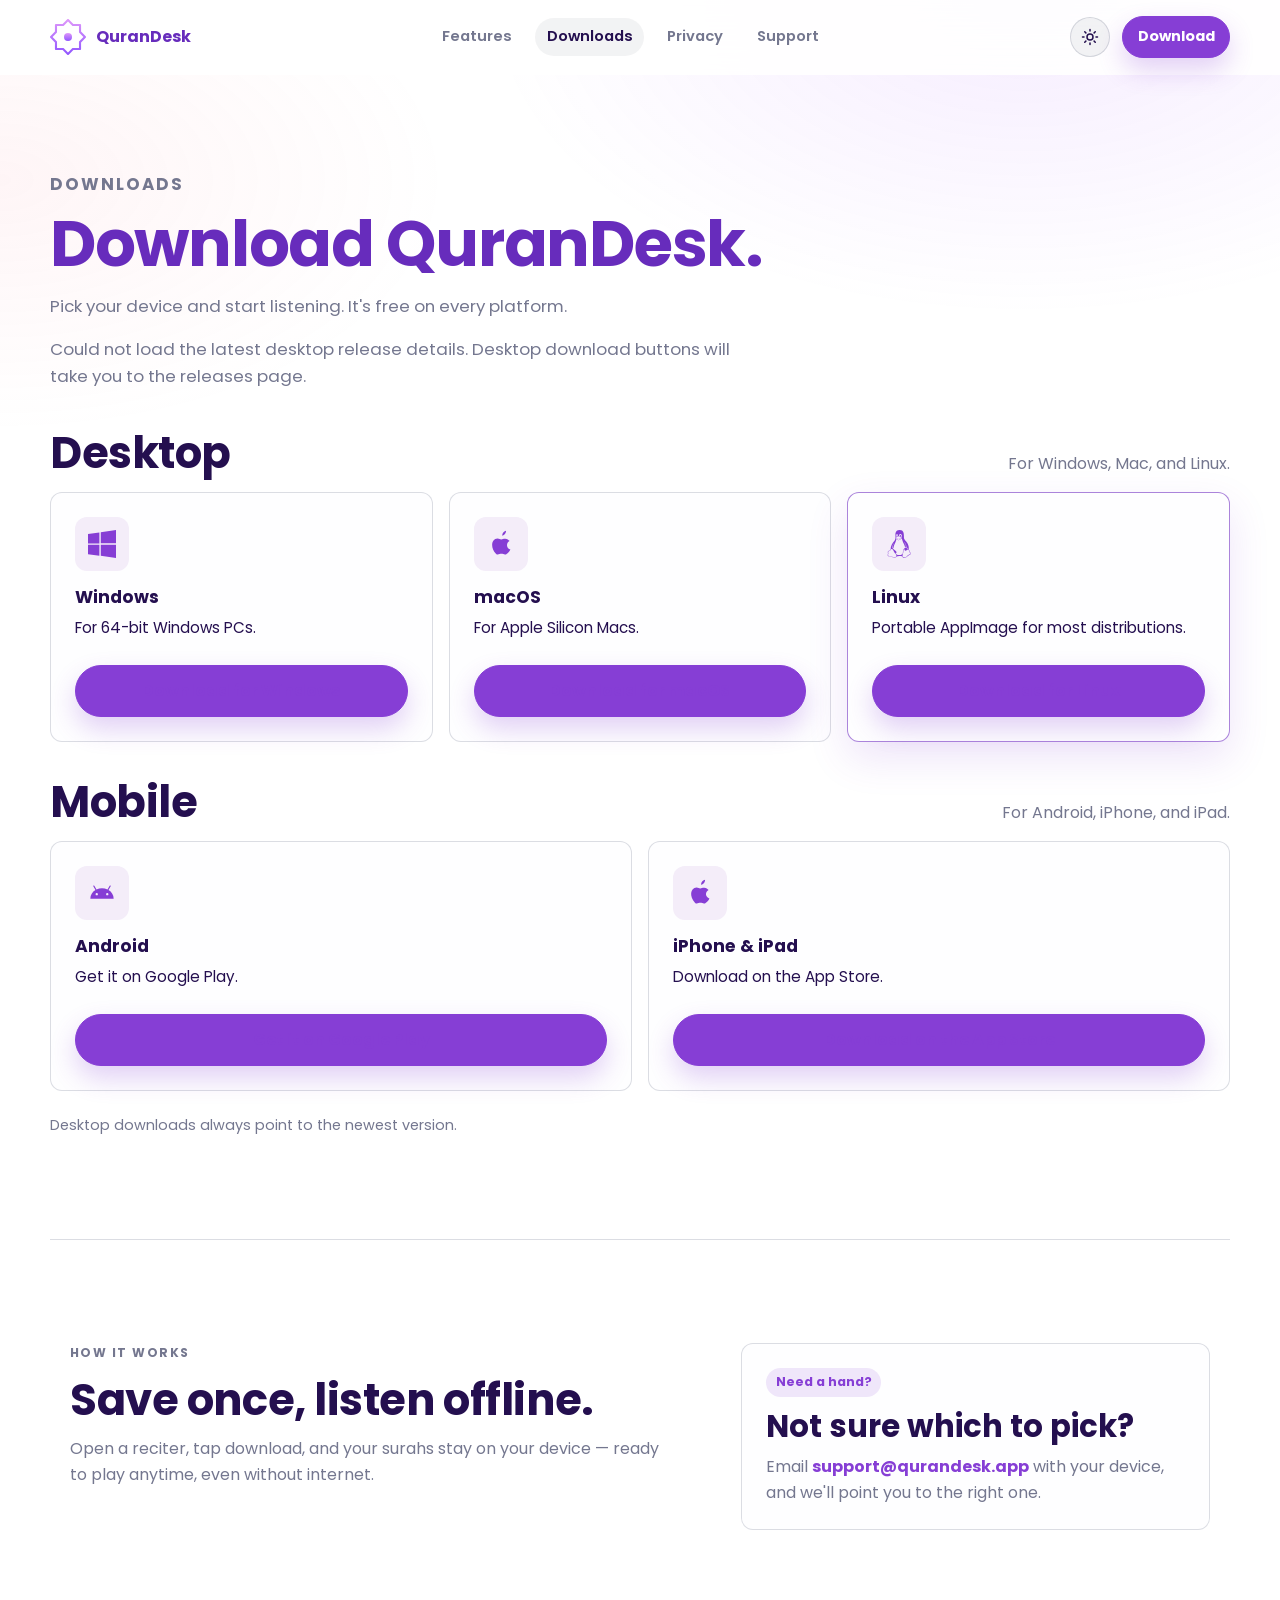
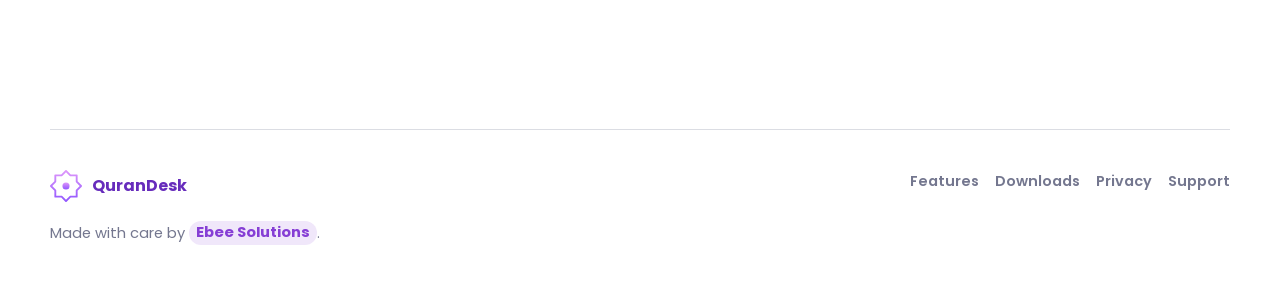
==== commit b3086513: "Refactor code structure for improved readability and maintainability" ====
--- a/downloads.html
+++ b/downloads.html
@@ -64,8 +64,8 @@
           <span>QuranDesk</span>
         </a>
         <div class="nav-links">
+          <a href="index.html#features">Features</a>
           <a href="downloads.html" aria-current="page">Downloads</a>
-          <a href="index.html#features">Benefits</a>
           <a href="privacy.html">Privacy</a>
           <a href="support.html">Support</a>
         </div>
@@ -94,15 +94,9 @@
     <main id="main" class="page-main">
       <section class="page-hero" aria-labelledby="downloads-page-title">
         <p class="eyebrow">Downloads</p>
-        <h1 id="downloads-page-title">Choose your QuranDesk platform.</h1>
-        <p>
-          Install QuranDesk where you listen most. Desktop builds update through
-          GitHub Releases, while Android and iOS use their app stores. QuranDesk
-          is built by <a href="https://ebeesolutions.com">Ebee Solutions</a>.
-        </p>
-        <p class="updated" data-release-status>
-          Checking the latest desktop release details...
-        </p>
+        <h1 id="downloads-page-title">Download QuranDesk.</h1>
+        <p>Pick your device and start listening. It's free on every platform.</p>
+        <p class="updated" data-release-status>Free on every platform.</p>
       </section>
 
       <section
@@ -112,8 +106,8 @@
       >
         <div class="download-group">
           <div class="download-group-heading">
-            <h2 id="desktop-downloads-title">Desktop downloads</h2>
-            <p>Pick the installer for your computer.</p>
+            <h2 id="desktop-downloads-title">Desktop</h2>
+            <p>For Windows, Mac, and Linux.</p>
           </div>
           <div class="download-grid">
             <article class="download-card" data-platform-card="windows">
@@ -125,7 +119,7 @@
                 </svg>
               </div>
               <h3>Windows</h3>
-              <p>Installer for 64-bit Windows PCs.</p>
+              <p>For 64-bit Windows PCs.</p>
               <a
                 class="button download-link"
                 data-desktop-platform="windows"
@@ -163,7 +157,7 @@
                 </svg>
               </div>
               <h3>Linux</h3>
-              <p>Portable AppImage for most Linux distributions.</p>
+              <p>Portable AppImage for most distributions.</p>
               <a
                 class="button download-link"
                 data-desktop-platform="linux"
@@ -176,8 +170,8 @@
 
         <div class="download-group" aria-labelledby="mobile-downloads-title">
           <div class="download-group-heading">
-            <h2 id="mobile-downloads-title">Mobile downloads</h2>
-            <p>Install through the app stores.</p>
+            <h2 id="mobile-downloads-title">Mobile</h2>
+            <p>For Android, iPhone, and iPad.</p>
           </div>
           <div class="download-grid download-grid-two">
             <article class="download-card" data-platform-card="android">
@@ -189,7 +183,7 @@
                 </svg>
               </div>
               <h3>Android</h3>
-              <p>Get QuranDesk from Google Play.</p>
+              <p>Get it on Google Play.</p>
               <a
                 class="button download-link"
                 data-store-platform="android"
@@ -205,8 +199,8 @@
                   />
                 </svg>
               </div>
-              <h3>iPhone and iPad</h3>
-              <p>Download QuranDesk from the App Store.</p>
+              <h3>iPhone &amp; iPad</h3>
+              <p>Download on the App Store.</p>
               <a
                 class="button download-link"
                 data-store-platform="ios"
@@ -218,27 +212,25 @@
         </div>
 
         <p class="download-note">
-          Desktop buttons are updated from the latest GitHub Release when
-          available. The App Store URL is a deployment placeholder.
+          Desktop downloads always point to the newest version.
         </p>
       </section>
 
       <section class="split-section" aria-labelledby="download-help-title">
         <div>
-          <p class="eyebrow">Before you install</p>
-          <h2 id="download-help-title">QuranDesk downloads audio only when you ask it to.</h2>
+          <p class="eyebrow">How it works</p>
+          <h2 id="download-help-title">Save once, listen offline.</h2>
           <p>
-            The app starts with the catalog. You choose which reciter and which
-            surahs to save, then QuranDesk keeps those files available locally
-            for offline listening.
+            Open a reciter, tap download, and your surahs stay on your device —
+            ready to play anytime, even without internet.
           </p>
         </div>
         <div class="studio-card">
-          <span>Made by Ebee Solutions</span>
-          <strong>Need help choosing a build?</strong>
+          <span>Need a hand?</span>
+          <strong>Not sure which to pick?</strong>
           <p>
             Email <a href="mailto:support@qurandesk.app">support@qurandesk.app</a>
-            and include your device and operating system.
+            with your device, and we'll point you to the right one.
           </p>
         </div>
       </section>
@@ -251,21 +243,17 @@
           <span>QuranDesk</span>
         </a>
         <p>
-          A quiet Qur'an recitation app by
+          Made with care by
           <a class="studio-link" href="https://ebeesolutions.com"
             >Ebee Solutions</a
           >.
         </p>
       </div>
       <nav aria-label="Footer navigation">
+        <a href="index.html#features">Features</a>
         <a href="downloads.html" aria-current="page">Downloads</a>
-        <a
-          href="https://github.com/ebeeraheem/qurandesk-electron/releases/latest"
-          >Desktop releases</a
-        >
         <a href="privacy.html">Privacy</a>
         <a href="support.html">Support</a>
-        <a href="https://ebeesolutions.com">Ebee Solutions</a>
       </nav>
     </footer>
 
--- a/styles.css
+++ b/styles.css
@@ -54,7 +54,8 @@
   --green: #058f50;
   --cyan: #087c8f;
   --shadow: 0 24px 70px rgba(45, 19, 86, 0.14);
-  --radius: 8px;
+  --radius: 12px;
+  --radius-lg: 20px;
   --max: 1180px;
   color-scheme: light;
 }
@@ -107,8 +108,8 @@
   pointer-events: none;
   content: '';
   background:
-    linear-gradient(135deg, rgba(164, 74, 255, 0.08), transparent 34%),
-    linear-gradient(315deg, rgba(249, 128, 145, 0.08), transparent 28%);
+    radial-gradient(60% 50% at 80% 0%, rgba(164, 74, 255, 0.1), transparent 70%),
+    radial-gradient(50% 40% at 0% 20%, rgba(249, 128, 145, 0.08), transparent 70%);
 }
 
 a {
@@ -153,7 +154,7 @@
   top: 0;
   z-index: 10;
   border-bottom: 1px solid transparent;
-  background: color-mix(in srgb, var(--bg) 90%, transparent);
+  background: color-mix(in srgb, var(--bg) 88%, transparent);
   backdrop-filter: blur(18px);
 }
 
@@ -167,7 +168,8 @@
 .split-section,
 .download-band,
 .faq-section,
-.screenshot-band,
+.showcase,
+.privacy-callout,
 .footer,
 .page-main {
   width: min(var(--max), calc(100% - 40px));
@@ -182,8 +184,7 @@
   gap: 1rem;
 }
 
-.brand,
-.mini-brand {
+.brand {
   display: inline-flex;
   align-items: center;
   gap: 0.65rem;
@@ -192,8 +193,7 @@
   color: var(--primary-deep);
 }
 
-[data-theme='dark'] .brand,
-[data-theme='dark'] .mini-brand {
+[data-theme='dark'] .brand {
   color: var(--fg);
 }
 
@@ -228,7 +228,7 @@
   background: var(--primary);
   color: white;
   font-weight: 700;
-  padding: 0.78rem 1.1rem;
+  padding: 0.78rem 1.2rem;
   text-align: center;
   box-shadow: 0 12px 26px rgba(134, 62, 213, 0.24);
   transition:
@@ -239,7 +239,7 @@
 
 .button:hover {
   transform: translateY(-1px);
-  opacity: 0.92;
+  opacity: 0.94;
 }
 
 .button-small {
@@ -290,17 +290,18 @@
   display: none;
 }
 
+/* ---------- Hero ---------- */
+
 .hero {
   display: grid;
-  min-height: calc(100svh - 74px);
-  grid-template-columns: minmax(0, 0.88fr) minmax(420px, 1.12fr);
+  grid-template-columns: minmax(0, 0.92fr) minmax(440px, 1.08fr);
   align-items: center;
   gap: clamp(2rem, 5vw, 4.5rem);
-  padding: 3.2rem 0 4rem;
+  padding: clamp(3rem, 7vw, 5.5rem) 0 clamp(3rem, 6vw, 5rem);
 }
 
 .hero-copy {
-  max-width: 630px;
+  max-width: 640px;
 }
 
 .eyebrow {
@@ -322,8 +323,9 @@
 h1 {
   margin-bottom: 1rem;
   color: var(--primary-deep);
-  font-size: clamp(2.9rem, 5.2vw, 4.45rem);
-  line-height: 0.98;
+  font-size: clamp(2.7rem, 5vw, 4.1rem);
+  line-height: 1.02;
+  letter-spacing: -0.02em;
 }
 
 [data-theme='dark'] h1 {
@@ -332,13 +334,14 @@
 
 h2 {
   margin-bottom: 0.8rem;
-  font-size: clamp(1.9rem, 3.6vw, 3.2rem);
-  line-height: 1.08;
+  font-size: clamp(1.9rem, 3.4vw, 3rem);
+  line-height: 1.1;
+  letter-spacing: -0.01em;
 }
 
 h3 {
   margin-bottom: 0.45rem;
-  font-size: 1.05rem;
+  font-size: 1.08rem;
   line-height: 1.25;
 }
 
@@ -351,446 +354,217 @@
 .page-hero p,
 .policy-content p,
 .support-grid p,
+.privacy-callout p,
 .updated {
   color: var(--muted);
 }
 
 .hero-lede {
-  max-width: 60ch;
-  margin-bottom: 1.55rem;
-  font-size: clamp(1rem, 1.6vw, 1.15rem);
+  max-width: 48ch;
+  margin-bottom: 1.6rem;
+  font-size: clamp(1.05rem, 1.6vw, 1.2rem);
 }
 
 .hero-actions {
   display: flex;
   flex-wrap: wrap;
   gap: 0.8rem;
-  margin-bottom: 2rem;
-}
-
-.hero-facts {
-  display: grid;
-  max-width: 600px;
-  grid-template-columns: repeat(3, 1fr);
-  gap: 0.8rem;
+  margin-bottom: 1.8rem;
+}
+
+.trust-strip {
+  display: flex;
+  flex-wrap: wrap;
+  gap: 0.5rem 0.6rem;
   margin: 0;
-}
-
-.hero-facts div {
-  border-left: 3px solid var(--border);
-  padding-left: 0.9rem;
-}
-
-.hero-facts dt {
+  padding: 0;
+  list-style: none;
+}
+
+.trust-strip li {
+  display: inline-flex;
+  align-items: center;
+  gap: 0.4rem;
+  border: 1px solid var(--border);
+  border-radius: 999px;
+  background: var(--elev);
   color: var(--fg);
-  font-size: 1.25rem;
-  font-weight: 800;
-  line-height: 1.1;
-}
-
-.hero-facts dd {
-  margin: 0.25rem 0 0;
-  color: var(--muted);
   font-size: 0.82rem;
-}
-
-.studio-credit {
-  margin: -0.7rem 0 0;
-  color: var(--muted);
-  font-size: 0.92rem;
-}
-
-.studio-credit a,
+  font-weight: 600;
+  padding: 0.34rem 0.8rem;
+}
+
+.trust-strip li::before {
+  content: '';
+  width: 7px;
+  height: 7px;
+  border-radius: 50%;
+  background: var(--primary);
+}
+
 .studio-link {
   display: inline-flex;
   border-radius: 999px;
   background: color-mix(in srgb, var(--primary) 12%, transparent);
   color: var(--primary);
-  font-weight: 800;
-  padding: 0.08rem 0.45rem;
-}
+  font-weight: 700;
+  padding: 0.04rem 0.45rem;
+}
+
+/* ---------- Device frames (real screenshots) ---------- */
 
 .product-scene {
   position: relative;
   min-width: 0;
-  min-height: 620px;
-}
-
-.desktop-preview {
+}
+
+.browser-frame {
+  margin: 0;
   min-width: 0;
   overflow: hidden;
   border: 1px solid var(--border);
-  border-radius: var(--radius);
+  border-radius: var(--radius-lg);
   background: var(--bg);
   box-shadow: var(--shadow);
 }
 
-.preview-bar {
+.browser-bar {
   display: flex;
   gap: 0.45rem;
   border-bottom: 1px solid var(--border);
   background: var(--surface);
-  padding: 0.9rem 1rem;
-}
-
-.preview-bar span {
-  width: 10px;
-  height: 10px;
+  padding: 0.85rem 1rem;
+}
+
+.browser-bar span {
+  width: 11px;
+  height: 11px;
   border-radius: 999px;
   background: var(--faint);
 }
 
-.preview-shell {
+.shot {
+  position: relative;
+  overflow: hidden;
+  background:
+    linear-gradient(150deg, color-mix(in srgb, var(--primary) 22%, var(--surface)), var(--surface));
+}
+
+.shot::after {
+  content: attr(data-label);
+  position: absolute;
+  inset: 0;
   display: grid;
-  min-height: 520px;
-  grid-template-columns: 168px minmax(0, 1fr);
-}
-
-.preview-rail {
-  display: flex;
-  flex-direction: column;
-  gap: 0.45rem;
-  border-right: 1px solid var(--border);
-  background: var(--surface);
-  padding: 1rem 0.8rem;
-}
-
-.preview-rail span {
-  border-radius: var(--radius);
-  color: var(--muted);
-  font-size: 0.82rem;
-  font-weight: 600;
-  padding: 0.62rem 0.72rem;
-}
-
-.preview-rail .active-pill {
-  background: color-mix(in srgb, var(--primary) 13%, transparent);
-  color: var(--primary);
-}
-
-.mini-brand {
-  margin-bottom: 0.8rem;
-  padding-inline: 0.35rem;
-}
-
-.preview-main {
-  display: flex;
-  min-width: 0;
-  flex-direction: column;
-  padding-right: clamp(245px, 42%, 275px);
-}
-
-.preview-toolbar {
-  display: flex;
-  align-items: end;
-  justify-content: space-between;
-  gap: 1rem;
-  padding: 1.4rem;
-}
-
-.preview-toolbar strong {
+  place-items: center;
+  padding: 1.5rem;
+  color: var(--primary-deep);
+  font-weight: 700;
+  font-size: 0.95rem;
+  text-align: center;
+}
+
+[data-theme='dark'] .shot::after {
+  color: var(--fg);
+}
+
+.shot img {
+  position: relative;
+  z-index: 1;
+  width: 100%;
+  height: 100%;
+  object-fit: cover;
+}
+
+.shot-desktop {
+  aspect-ratio: 16 / 10;
+}
+
+.shot-phone {
+  aspect-ratio: 9 / 19.3;
+  border-radius: 24px;
+}
+
+.phone-frame {
+  position: absolute;
+  right: -8px;
+  bottom: -28px;
+  width: min(34%, 210px);
+  margin: 0;
+  border: 1px solid rgba(255, 255, 255, 0.12);
+  border-radius: 30px;
+  background: #040c23;
+  box-shadow: 0 28px 70px rgba(0, 0, 0, 0.34);
+  padding: 0.55rem;
+}
+
+.phone-notch {
   display: block;
-  font-size: 1.25rem;
-}
-
-.section-kicker {
-  color: var(--muted);
-  font-size: 0.75rem;
-}
-
-.search-chip {
-  max-width: 190px;
-  overflow: hidden;
-  border: 1px solid var(--border);
-  border-radius: 999px;
-  background: var(--elev);
-  color: var(--muted);
-  font-size: 0.76rem;
-  padding: 0.55rem 0.75rem;
-  text-overflow: ellipsis;
-  white-space: nowrap;
-}
-
-.reciter-grid {
-  display: grid;
-  grid-template-columns: minmax(0, 1fr);
-  gap: 1rem;
-  padding: 0 1.4rem 1.4rem;
-}
-
-.reciter-card {
-  display: grid;
-  min-width: 0;
-  grid-template-columns: 72px minmax(0, 1fr);
-  column-gap: 0.8rem;
-  align-items: center;
-}
-
-.reciter-card strong,
-.reciter-card span {
-  display: block;
-  overflow: hidden;
-  text-overflow: ellipsis;
-  white-space: nowrap;
-}
-
-.reciter-card strong {
-  font-size: 0.9rem;
-}
-
-.reciter-card span {
-  color: var(--muted);
-  font-size: 0.72rem;
-}
-
-.avatar {
-  display: grid;
-  aspect-ratio: 1;
-  place-items: center;
-  overflow: hidden;
-  border-radius: var(--radius);
-  color: white;
-  font-family: 'Amiri', serif;
-  font-size: clamp(2.5rem, 5vw, 3.8rem);
-  font-weight: 700;
-}
-
-.avatar-one {
-  background: linear-gradient(145deg, #8c5cc8, #4d3188);
-}
-
-.avatar-two {
-  background: linear-gradient(145deg, #d45f6f, #7c2d48);
-}
-
-.avatar-three {
-  background: linear-gradient(145deg, #148a89, #18415f);
-}
-
-.player {
-  display: grid;
-  grid-template-columns: minmax(140px, 1fr) auto minmax(72px, 0.8fr);
-  min-width: 0;
-  align-items: center;
-  gap: 1rem;
-  margin-top: auto;
-  border-top: 1px solid var(--border);
-  padding: 1rem 1.3rem;
-}
-
-.player-track {
-  display: flex;
-  min-width: 0;
-  overflow: hidden;
-  align-items: center;
-  gap: 0.7rem;
-}
-
-.arabic {
-  font-family: 'Amiri', serif;
-  font-weight: 700;
-}
-
-.player-track .arabic {
-  display: grid;
-  width: 44px;
-  height: 44px;
-  flex: 0 0 auto;
-  place-items: center;
-  border-radius: var(--radius);
-  background: var(--elev);
-}
-
-.player-track strong,
-.player-track span {
-  display: block;
-  overflow: hidden;
-  text-overflow: ellipsis;
-  white-space: nowrap;
-}
-
-.player-track span {
-  color: var(--muted);
-  font-size: 0.75rem;
-}
-
-.player-controls {
-  display: flex;
-  align-items: center;
-  gap: 0.75rem;
-}
-
-.player-controls span {
-  width: 28px;
-  height: 28px;
-  border-radius: 50%;
-  background: var(--elev);
-}
-
-.player-controls button {
-  display: grid;
-  width: 42px;
-  height: 42px;
-  place-items: center;
-  border: 0;
-  border-radius: 50%;
-  background: var(--primary);
-  color: white;
-}
-
-.player-controls svg {
-  width: 21px;
-  fill: currentColor;
-}
-
-.progress,
-.phone-progress {
-  min-width: 0;
-  height: 6px;
-  overflow: hidden;
-  border-radius: 999px;
-  background: var(--elev);
-}
-
-.progress span,
-.phone-progress span {
-  display: block;
-  width: 58%;
-  height: 100%;
-  border-radius: inherit;
-  background: var(--primary);
-}
-
-.phone-preview {
-  position: absolute;
-  right: 0;
-  bottom: 0;
-  width: min(245px, 42%);
-  overflow: hidden;
-  border: 1px solid var(--border);
-  border-radius: 28px;
-  background: #040c23;
-  box-shadow: 0 24px 64px rgba(0, 0, 0, 0.28);
-  padding: 0.75rem;
-}
-
-.phone-speaker {
-  width: 64px;
+  width: 40%;
   height: 5px;
-  margin: 0.25rem auto 0.7rem;
+  margin: 0.1rem auto 0.5rem;
   border-radius: 999px;
   background: rgba(255, 255, 255, 0.28);
 }
 
-.phone-screen {
-  display: grid;
-  gap: 0.75rem;
-  border-radius: 20px;
-  background: var(--bg);
-  padding: 1rem;
-}
-
-.phone-title {
-  display: flex;
-  align-items: center;
-  gap: 0.55rem;
-  color: var(--muted);
-  font-size: 0.8rem;
-  font-weight: 700;
-}
-
-.album-tile {
-  display: grid;
-  aspect-ratio: 1;
-  place-items: center;
-  border-radius: var(--radius);
-  background: color-mix(in srgb, var(--primary) 18%, var(--surface));
-  color: var(--primary-deep);
-  font-size: 3.4rem;
-}
-
-.phone-screen strong,
-.phone-screen span {
-  display: block;
-}
-
-.phone-screen > span,
-.phone-screen p {
-  color: var(--muted);
-  font-size: 0.82rem;
-}
-
-.phone-screen p {
-  margin: 0;
-}
-
-.phone-actions {
-  display: flex;
-  align-items: center;
-  justify-content: space-between;
-}
-
-.phone-actions span,
-.phone-actions b {
-  display: grid;
-  width: 42px;
-  height: 42px;
-  place-items: center;
-  border-radius: 50%;
-  background: var(--elev);
-  color: var(--primary);
-  font-size: 0.7rem;
-}
-
-.phone-actions b {
-  width: 58px;
-  height: 58px;
-  background: var(--primary);
-  color: white;
-}
+/* ---------- Section rhythm ---------- */
 
 .feature-band,
 .split-section,
 .download-band,
 .faq-section,
-.screenshot-band {
-  padding: clamp(3rem, 8vw, 6rem) 0;
+.showcase {
+  padding: clamp(3.5rem, 8vw, 6.5rem) 0;
 }
 
 .section-heading {
-  max-width: 780px;
-  margin-bottom: 2rem;
+  max-width: 720px;
+  margin-bottom: 2.4rem;
 }
 
 .section-heading p {
-  max-width: 65ch;
-}
+  max-width: 60ch;
+}
+
+/* ---------- Features ---------- */
 
 .feature-grid,
 .download-grid,
-.support-grid,
-.screenshot-grid {
+.support-grid {
   display: grid;
   grid-template-columns: repeat(3, 1fr);
   gap: 1rem;
+}
+
+.feature-grid-six {
+  gap: 1.1rem;
 }
 
 .feature-grid article,
 .download-card,
 .faq-list details,
 .support-grid article,
-.studio-card,
-.screenshot-placeholder {
+.studio-card {
   border: 1px solid var(--border);
   border-radius: var(--radius);
-  background: color-mix(in srgb, var(--bg) 82%, var(--surface));
+  background: color-mix(in srgb, var(--bg) 80%, var(--surface));
 }
 
 .feature-grid article,
 .download-card,
 .support-grid article,
 .studio-card {
-  padding: 1.25rem;
+  padding: 1.5rem;
+}
+
+.feature-grid article {
+  transition:
+    transform 160ms ease,
+    box-shadow 160ms ease;
+}
+
+.feature-grid article:hover {
+  transform: translateY(-3px);
+  box-shadow: 0 18px 40px rgba(45, 19, 86, 0.1);
 }
 
 .feature-grid p,
@@ -802,8 +576,8 @@
 
 .feature-icon {
   display: grid;
-  width: 42px;
-  height: 42px;
+  width: 46px;
+  height: 46px;
   place-items: center;
   margin-bottom: 1rem;
   border-radius: var(--radius);
@@ -821,19 +595,37 @@
   color: var(--cyan);
 }
 
-.feature-icon svg,
-.check-list li::before {
-  width: 22px;
-  height: 22px;
-}
-
 .feature-icon svg {
+  width: 23px;
+  height: 23px;
   fill: none;
   stroke: currentColor;
   stroke-linecap: round;
   stroke-linejoin: round;
   stroke-width: 2;
 }
+
+/* ---------- Showcase ---------- */
+
+.showcase-grid {
+  display: grid;
+  grid-template-columns: minmax(0, 1.6fr) minmax(0, 0.7fr);
+  align-items: center;
+  gap: clamp(1.5rem, 4vw, 3rem);
+}
+
+.showcase-grid .phone-frame {
+  width: min(100%, 260px);
+}
+
+.phone-frame-static {
+  position: static;
+  inset: auto;
+  margin-inline: auto;
+  box-shadow: var(--shadow);
+}
+
+/* ---------- Split section (used on subpages) ---------- */
 
 .split-section {
   display: grid;
@@ -854,7 +646,7 @@
 
 .text-link {
   display: inline-flex;
-  margin-top: 0.7rem;
+  margin-top: 0.9rem;
 }
 
 .check-list {
@@ -879,6 +671,8 @@
   top: 0.1rem;
   display: grid;
   place-items: center;
+  width: 22px;
+  height: 22px;
   border-radius: 50%;
   background: color-mix(in srgb, var(--primary) 15%, transparent);
   color: var(--primary);
@@ -887,18 +681,22 @@
   font-weight: 800;
 }
 
+/* ---------- Downloads ---------- */
+
 .download-band {
   border-block: 1px solid var(--border);
+  background: color-mix(in srgb, var(--surface) 60%, transparent);
 }
 
 .page-download-band {
   width: 100%;
   border-top: 0;
+  background: transparent;
   padding-top: 0;
 }
 
 .download-group + .download-group {
-  margin-top: 2rem;
+  margin-top: 2.2rem;
 }
 
 .download-group-heading {
@@ -909,6 +707,7 @@
   margin-bottom: 1rem;
 }
 
+.download-group-heading h2,
 .download-group-heading h3,
 .download-group-heading p {
   margin: 0;
@@ -920,7 +719,7 @@
 
 .download-card {
   display: flex;
-  min-height: 260px;
+  min-height: 250px;
   flex-direction: column;
   align-items: start;
 }
@@ -939,8 +738,6 @@
   border-radius: var(--radius);
   background: var(--surface-strong);
   color: var(--primary);
-  font-size: 0.8rem;
-  font-weight: 800;
 }
 
 .download-icon svg {
@@ -959,38 +756,11 @@
 }
 
 .download-note {
-  margin: 1.25rem 0 0;
+  margin: 1.4rem 0 0;
   font-size: 0.9rem;
 }
 
-.screenshot-grid {
-  grid-template-columns: repeat(3, minmax(0, 1fr));
-}
-
-.screenshot-placeholder {
-  overflow: hidden;
-  margin: 0;
-}
-
-.screenshot-placeholder div {
-  display: grid;
-  min-height: 220px;
-  place-items: center;
-  background:
-    linear-gradient(135deg, color-mix(in srgb, var(--primary) 18%, transparent), transparent 48%),
-    var(--surface);
-  color: var(--primary-deep);
-  font-weight: 800;
-  text-align: center;
-  padding: 1.25rem;
-}
-
-.screenshot-placeholder figcaption {
-  border-top: 1px solid var(--border);
-  color: var(--muted);
-  font-size: 0.82rem;
-  padding: 0.8rem 1rem;
-}
+/* ---------- Studio card (subpages) ---------- */
 
 .studio-card {
   align-self: stretch;
@@ -1019,13 +789,43 @@
   color: var(--muted);
 }
 
+/* ---------- Privacy callout ---------- */
+
+.privacy-callout {
+  padding-bottom: clamp(3.5rem, 8vw, 6.5rem);
+}
+
+.privacy-callout-inner {
+  border: 1px solid var(--border);
+  border-radius: var(--radius-lg);
+  background:
+    linear-gradient(150deg, color-mix(in srgb, var(--primary) 12%, var(--bg)), var(--bg) 65%);
+  padding: clamp(2rem, 5vw, 3.5rem);
+  text-align: center;
+}
+
+.privacy-callout-inner .eyebrow {
+  margin-bottom: 0.6rem;
+}
+
+.privacy-callout-inner h2 {
+  margin-bottom: 0.5rem;
+}
+
+.privacy-callout-inner p {
+  margin: 0 auto;
+  max-width: 40ch;
+}
+
+/* ---------- FAQ ---------- */
+
 .faq-list {
   display: grid;
   gap: 0.8rem;
 }
 
 .faq-list details {
-  padding: 1rem 1.1rem;
+  padding: 1.1rem 1.2rem;
 }
 
 .faq-list summary {
@@ -1036,6 +836,8 @@
 .faq-list p {
   margin: 0.65rem 0 0;
 }
+
+/* ---------- Footer ---------- */
 
 .footer {
   display: flex;
@@ -1043,7 +845,7 @@
   justify-content: space-between;
   gap: 2rem;
   border-top: 1px solid var(--border);
-  padding: 2rem 0 3rem;
+  padding: 2.5rem 0 3rem;
 }
 
 .footer p {
@@ -1062,6 +864,8 @@
   font-weight: 600;
 }
 
+/* ---------- Subpages ---------- */
+
 .page-main {
   padding: clamp(3rem, 8vw, 6rem) 0;
 }
@@ -1072,12 +876,12 @@
 }
 
 .page-hero h1 {
-  font-size: clamp(2.6rem, 5vw, 4.4rem);
+  font-size: clamp(2.6rem, 5vw, 4rem);
 }
 
 .page-hero p {
-  max-width: 70ch;
-  font-size: 1.02rem;
+  max-width: 65ch;
+  font-size: 1.05rem;
 }
 
 .updated {
@@ -1106,7 +910,7 @@
 }
 
 .support-grid article {
-  min-height: 230px;
+  min-height: 220px;
 }
 
 .compact-faq {
@@ -1114,19 +918,25 @@
   padding-bottom: 0;
 }
 
+/* ---------- Responsive ---------- */
+
 @media (max-width: 1040px) {
   .hero,
-  .split-section {
+  .split-section,
+  .showcase-grid {
     grid-template-columns: 1fr;
   }
 
   .hero {
-    min-height: auto;
-    padding-top: 2.4rem;
+    padding-top: 2.6rem;
   }
 
   .product-scene {
-    min-height: 660px;
+    padding-bottom: 2rem;
+  }
+
+  .showcase-grid .phone-frame {
+    width: min(100%, 280px);
   }
 }
 
@@ -1136,11 +946,17 @@
   }
 
   .feature-grid,
+  .feature-grid-six,
   .download-grid,
   .download-grid-two,
-  .support-grid,
-  .screenshot-grid {
+  .support-grid {
     grid-template-columns: 1fr;
+  }
+}
+
+@media (min-width: 981px) {
+  .feature-grid-six {
+    grid-template-columns: repeat(3, 1fr);
   }
 }
 
@@ -1151,7 +967,8 @@
   .split-section,
   .download-band,
   .faq-section,
-  .screenshot-band,
+  .showcase,
+  .privacy-callout,
   .footer,
   .page-main {
     width: min(100% - 28px, var(--max));
@@ -1166,77 +983,17 @@
   }
 
   h1 {
-    font-size: clamp(2.9rem, 13vw, 4.1rem);
-  }
-
-  .hero-facts {
-    grid-template-columns: 1fr;
-  }
-
-  .product-scene {
-    min-height: auto;
-  }
-
-  .desktop-preview {
-    margin-bottom: 1rem;
-  }
-
-  .preview-shell {
-    min-height: auto;
-    grid-template-columns: 1fr;
-  }
-
-  .preview-rail {
-    flex-direction: row;
-    flex-wrap: wrap;
-    border-right: 0;
-    border-bottom: 1px solid var(--border);
-  }
-
-  .mini-brand {
-    width: 100%;
-    margin: 0 0 0.25rem;
-  }
-
-  .preview-rail span {
-    flex: 1 1 98px;
-    text-align: center;
-  }
-
-  .preview-toolbar {
-    align-items: start;
-    flex-direction: column;
-  }
-
-  .preview-main {
-    padding-right: 0;
-  }
-
-  .search-chip {
-    width: 100%;
-    max-width: none;
-  }
-
-  .reciter-grid {
-    grid-template-columns: 1fr;
-  }
-
-  .reciter-card .avatar {
-    grid-row: span 2;
-  }
-
-  .player {
-    grid-template-columns: 1fr;
-  }
-
-  .player-controls {
-    justify-content: center;
-  }
-
-  .phone-preview {
+    font-size: clamp(2.5rem, 11vw, 3.6rem);
+  }
+
+  .trust-strip {
+    gap: 0.45rem;
+  }
+
+  .phone-frame {
     position: static;
-    width: min(100%, 300px);
-    margin-inline: auto;
+    width: min(100%, 240px);
+    margin: 1.25rem auto 0;
   }
 
   .download-group-heading,
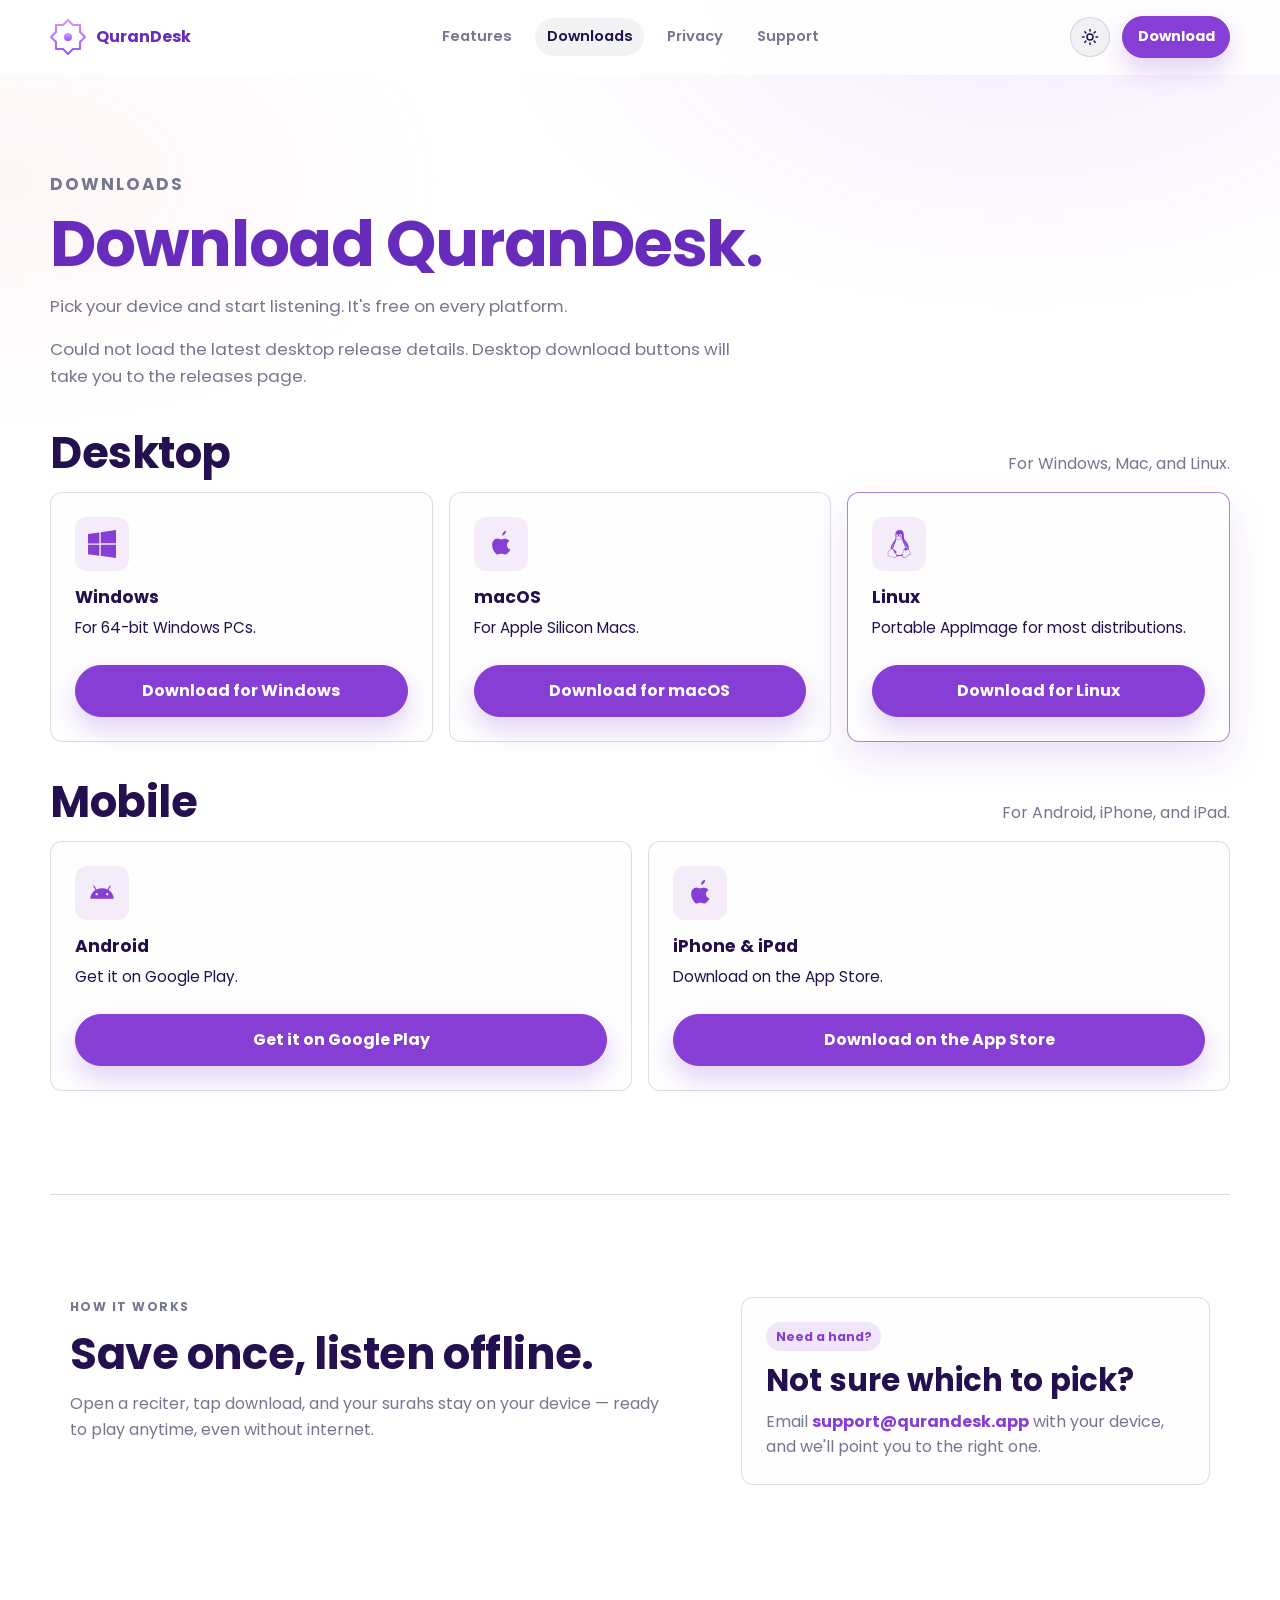
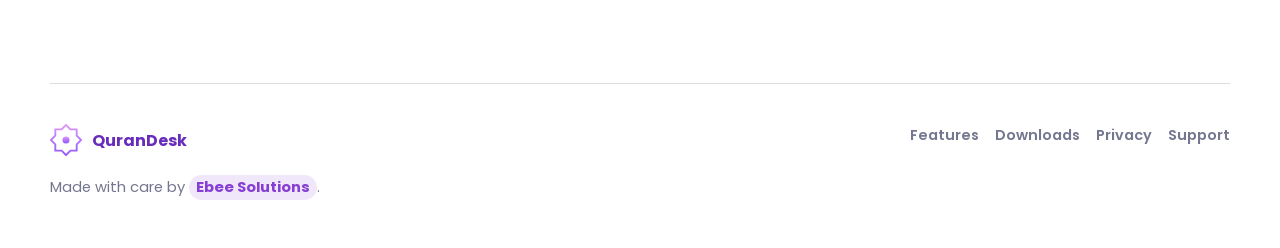
==== commit 67f5d8cd: "Update HTML and CSS for improved accessibility and visual consistency" ====
--- a/downloads.html
+++ b/downloads.html
@@ -211,9 +211,6 @@
           </div>
         </div>
 
-        <p class="download-note">
-          Desktop downloads always point to the newest version.
-        </p>
       </section>
 
       <section class="split-section" aria-labelledby="download-help-title">
@@ -244,7 +241,7 @@
         </a>
         <p>
           Made with care by
-          <a class="studio-link" href="https://ebeesolutions.com"
+          <a class="studio-link" href="https://ebeesolutions.com" target="_blank" rel="noopener"
             >Ebee Solutions</a
           >.
         </p>
--- a/styles.css
+++ b/styles.css
@@ -418,36 +418,16 @@
   min-width: 0;
 }
 
-.browser-frame {
-  margin: 0;
-  min-width: 0;
-  overflow: hidden;
-  border: 1px solid var(--border);
-  border-radius: var(--radius-lg);
-  background: var(--bg);
-  box-shadow: var(--shadow);
-}
-
-.browser-bar {
-  display: flex;
-  gap: 0.45rem;
-  border-bottom: 1px solid var(--border);
-  background: var(--surface);
-  padding: 0.85rem 1rem;
-}
-
-.browser-bar span {
-  width: 11px;
-  height: 11px;
-  border-radius: 999px;
-  background: var(--faint);
-}
-
+/* Screenshots already include their own device frame, so we just
+   round the corners slightly and add a soft shadow. */
 .shot {
   position: relative;
+  margin: 0;
   overflow: hidden;
+  border-radius: var(--radius);
   background:
     linear-gradient(150deg, color-mix(in srgb, var(--primary) 22%, var(--surface)), var(--surface));
+  box-shadow: var(--shadow);
 }
 
 .shot::after {
@@ -470,40 +450,32 @@
 .shot img {
   position: relative;
   z-index: 1;
+  display: block;
   width: 100%;
-  height: 100%;
-  object-fit: cover;
-}
-
+  height: auto;
+  border-radius: inherit;
+}
+
+/* Desktop screenshot is the base of the hero scene. The aspect-ratio
+   only sizes the branded placeholder before a real image is added. */
 .shot-desktop {
   aspect-ratio: 16 / 10;
 }
 
+/* Phone screenshot overlaps the bottom-right of the desktop shot. */
 .shot-phone {
-  aspect-ratio: 9 / 19.3;
-  border-radius: 24px;
-}
-
-.phone-frame {
   position: absolute;
-  right: -8px;
+  right: 0;
   bottom: -28px;
-  width: min(34%, 210px);
-  margin: 0;
-  border: 1px solid rgba(255, 255, 255, 0.12);
-  border-radius: 30px;
-  background: #040c23;
-  box-shadow: 0 28px 70px rgba(0, 0, 0, 0.34);
-  padding: 0.55rem;
-}
-
-.phone-notch {
-  display: block;
-  width: 40%;
-  height: 5px;
-  margin: 0.1rem auto 0.5rem;
-  border-radius: 999px;
-  background: rgba(255, 255, 255, 0.28);
+  width: min(30%, 188px);
+  aspect-ratio: 1080 / 2340;
+  border-radius: 26px;
+}
+
+.shot-phone-static {
+  position: static;
+  width: min(100%, 260px);
+  margin-inline: auto;
 }
 
 /* ---------- Section rhythm ---------- */
@@ -614,17 +586,6 @@
   gap: clamp(1.5rem, 4vw, 3rem);
 }
 
-.showcase-grid .phone-frame {
-  width: min(100%, 260px);
-}
-
-.phone-frame-static {
-  position: static;
-  inset: auto;
-  margin-inline: auto;
-  box-shadow: var(--shadow);
-}
-
 /* ---------- Split section (used on subpages) ---------- */
 
 .split-section {
@@ -647,6 +608,16 @@
 .text-link {
   display: inline-flex;
   margin-top: 0.9rem;
+}
+
+/* Buttons keep their own text color even inside .page-main, where bare
+   links are tinted with the primary color. */
+.page-main a.button {
+  color: #fff;
+}
+
+.page-main a.button-ghost {
+  color: var(--fg);
 }
 
 .check-list {
@@ -935,7 +906,7 @@
     padding-bottom: 2rem;
   }
 
-  .showcase-grid .phone-frame {
+  .showcase-grid .shot-phone-static {
     width: min(100%, 280px);
   }
 }
@@ -990,7 +961,7 @@
     gap: 0.45rem;
   }
 
-  .phone-frame {
+  .shot-phone {
     position: static;
     width: min(100%, 240px);
     margin: 1.25rem auto 0;
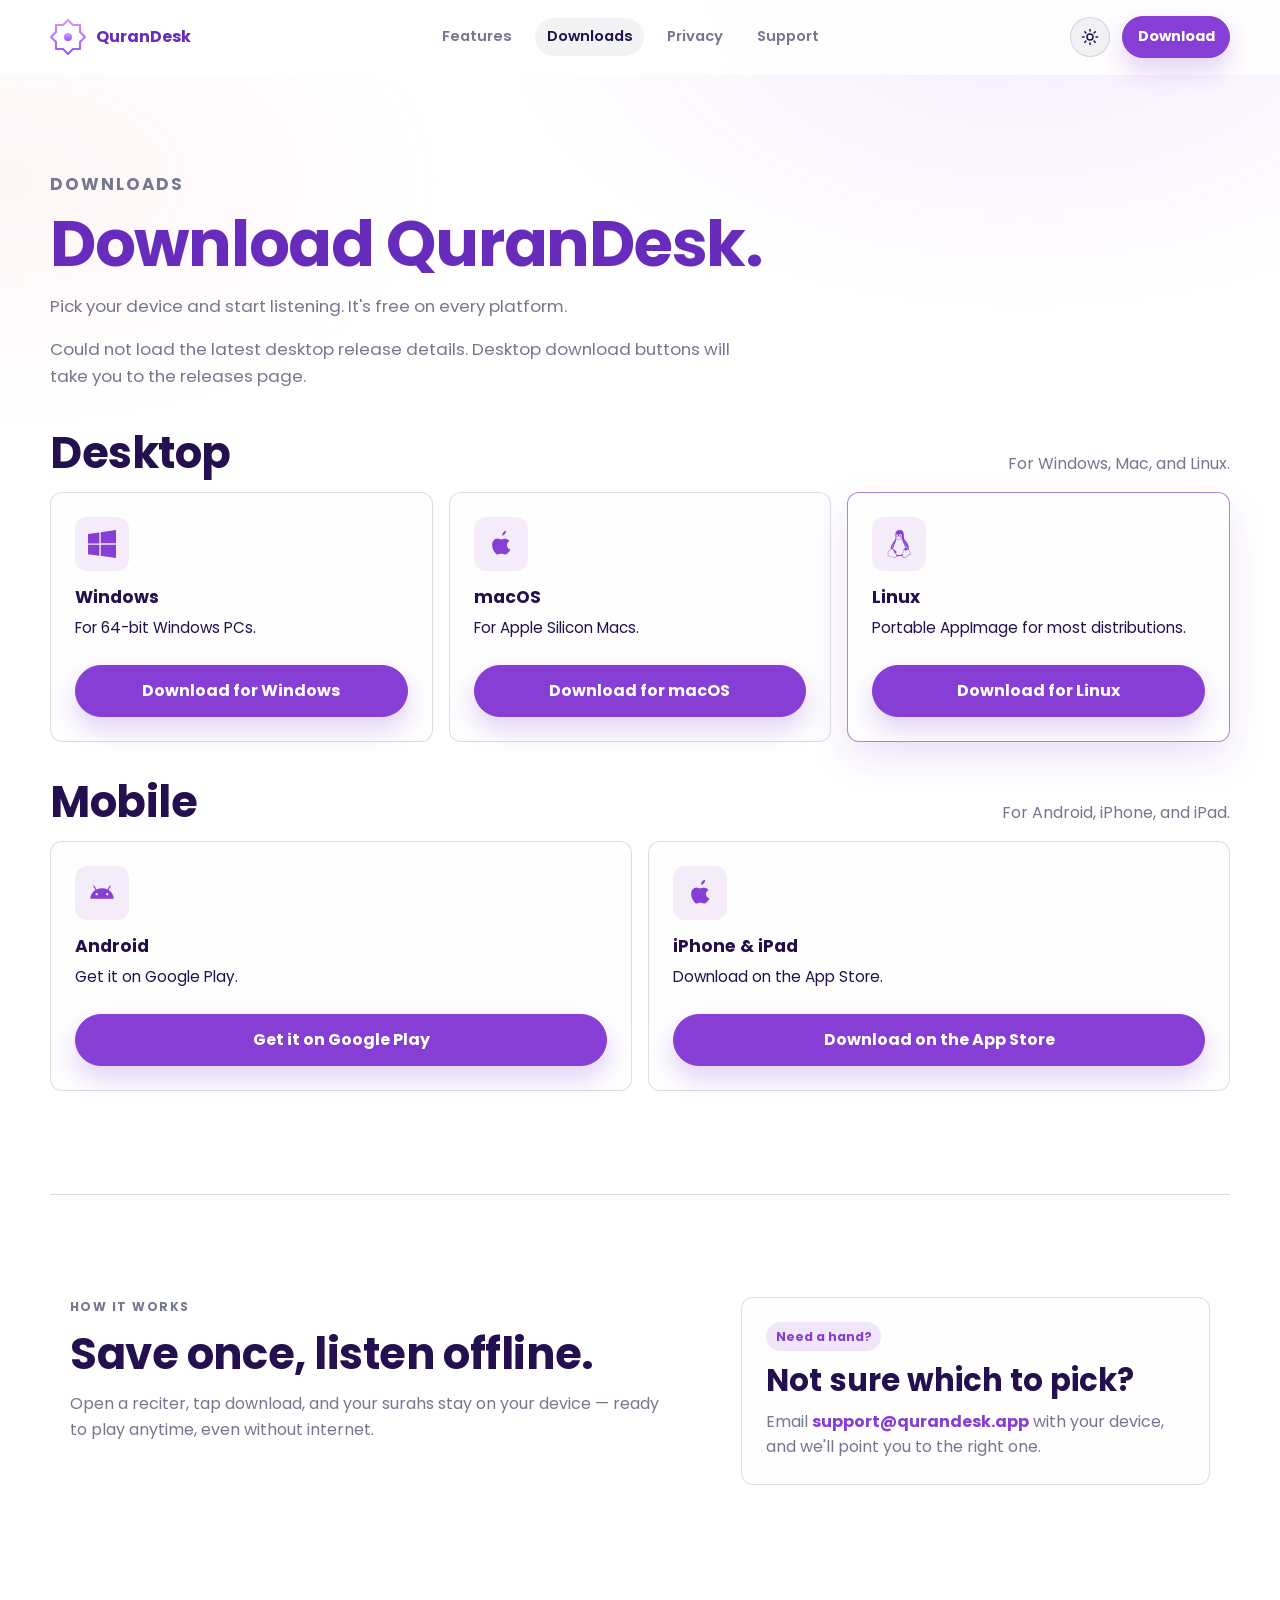
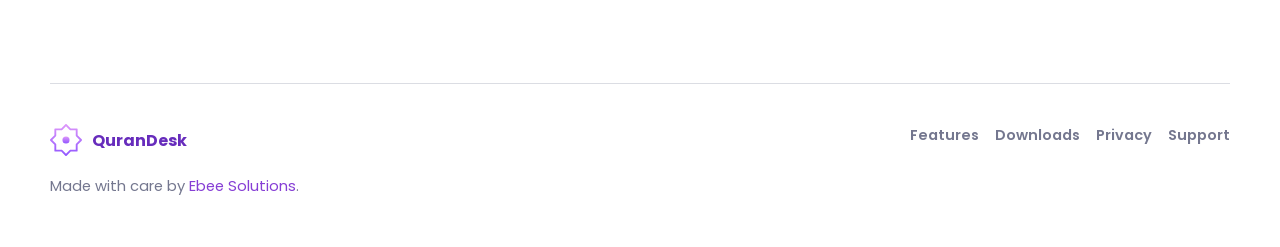
==== commit ae2d566a: "Update URLs and improve formatting across multiple HTML files; adjust App Store link in downloads.js" ====
--- a/downloads.html
+++ b/downloads.html
@@ -14,18 +14,9 @@
       content="Install QuranDesk on desktop and mobile devices."
     />
     <meta property="og:type" content="website" />
-    <meta
-      property="og:url"
-      content="https://qurandesk.ebeesolutions.com/downloads.html"
-    />
-    <meta
-      property="og:image"
-      content="https://qurandesk.ebeesolutions.com/assets/icon.png"
-    />
-    <link
-      rel="canonical"
-      href="https://qurandesk.ebeesolutions.com/downloads.html"
-    />
+    <meta property="og:url" content="https://qurandesk.app/downloads.html" />
+    <meta property="og:image" content="https://qurandesk.app/assets/icon.png" />
+    <link rel="canonical" href="https://qurandesk.app/downloads.html" />
     <link rel="icon" href="assets/icon.png" />
     <link
       rel="preload"
@@ -41,7 +32,8 @@
       type="font/ttf"
       crossorigin
     />
-    <link rel="stylesheet" href="styles.css" />
+    <link rel="stylesheet" href="styles/base.css" />
+    <link rel="stylesheet" href="styles/downloads.css" />
     <script>
       const savedTheme = localStorage.getItem("qurandesk-site-theme");
       const prefersDark = matchMedia("(prefers-color-scheme: dark)").matches;
@@ -95,7 +87,9 @@
       <section class="page-hero" aria-labelledby="downloads-page-title">
         <p class="eyebrow">Downloads</p>
         <h1 id="downloads-page-title">Download QuranDesk.</h1>
-        <p>Pick your device and start listening. It's free on every platform.</p>
+        <p>
+          Pick your device and start listening. It's free on every platform.
+        </p>
         <p class="updated" data-release-status>Free on every platform.</p>
       </section>
 
@@ -204,13 +198,12 @@
               <a
                 class="button download-link"
                 data-store-platform="ios"
-                href="https://apps.apple.com/app/qurandesk/id0000000000"
+                href="https://apps.apple.com/app/qurandesk/id6775770845"
                 >Download on the App Store</a
               >
             </article>
           </div>
         </div>
-
       </section>
 
       <section class="split-section" aria-labelledby="download-help-title">
@@ -226,7 +219,8 @@
           <span>Need a hand?</span>
           <strong>Not sure which to pick?</strong>
           <p>
-            Email <a href="mailto:support@qurandesk.app">support@qurandesk.app</a>
+            Email
+            <a href="mailto:support@qurandesk.app">support@qurandesk.app</a>
             with your device, and we'll point you to the right one.
           </p>
         </div>
@@ -241,7 +235,11 @@
         </a>
         <p>
           Made with care by
-          <a class="studio-link" href="https://ebeesolutions.com" target="_blank" rel="noopener"
+          <a
+            class="studio-link"
+            href="https://ebeesolutions.com"
+            target="_blank"
+            rel="noopener"
             >Ebee Solutions</a
           >.
         </p>
@@ -254,6 +252,7 @@
       </nav>
     </footer>
 
-    <script src="script.js" type="module"></script>
+    <script src="scripts/ui.js" type="module"></script>
+    <script src="scripts/downloads.js" type="module"></script>
   </body>
 </html>
--- a/styles/base.css
+++ b/styles/base.css
@@ -0,0 +1,640 @@
+/* ============================================================
+   base.css — shared foundation loaded on every page
+   Design tokens, reset, typography, header/nav, buttons,
+   footer, shared components (download cards, FAQ), utilities.
+   ============================================================ */
+
+@font-face {
+  font-family: 'Poppins';
+  font-weight: 400;
+  font-style: normal;
+  font-display: swap;
+  src: url('../assets/fonts/Poppins-Regular.ttf') format('truetype');
+}
+
+@font-face {
+  font-family: 'Poppins';
+  font-weight: 500;
+  font-style: normal;
+  font-display: swap;
+  src: url('../assets/fonts/Poppins-Medium.ttf') format('truetype');
+}
+
+@font-face {
+  font-family: 'Poppins';
+  font-weight: 600;
+  font-style: normal;
+  font-display: swap;
+  src: url('../assets/fonts/Poppins-SemiBold.ttf') format('truetype');
+}
+
+@font-face {
+  font-family: 'Poppins';
+  font-weight: 700;
+  font-style: normal;
+  font-display: swap;
+  src: url('../assets/fonts/Poppins-Bold.ttf') format('truetype');
+}
+
+@font-face {
+  font-family: 'Amiri';
+  font-weight: 700;
+  font-style: normal;
+  font-display: swap;
+  src: url('../assets/fonts/Amiri-Bold.ttf') format('truetype');
+}
+
+:root {
+  --bg: #ffffff;
+  --surface: #faf8fd;
+  --surface-strong: #f4edf9;
+  --elev: rgba(18, 25, 49, 0.05);
+  --fg: #240f4f;
+  --muted: #74778f;
+  --faint: #a7b0bc;
+  --border: rgba(137, 144, 164, 0.3);
+  --primary: #863ed5;
+  --primary-deep: #672cbc;
+  --primary-bright: #a44aff;
+  --warm: #f98091;
+  --green: #058f50;
+  --cyan: #087c8f;
+  --shadow: 0 24px 70px rgba(45, 19, 86, 0.14);
+  --radius: 12px;
+  --radius-lg: 20px;
+  --max: 1180px;
+  color-scheme: light;
+}
+
+[data-theme='dark'] {
+  --bg: #040c23;
+  --surface: #081027;
+  --surface-strong: #121931;
+  --elev: #121931;
+  --fg: #ffffff;
+  --muted: #a19cc5;
+  --faint: #7b80ad;
+  --border: rgba(123, 128, 173, 0.22);
+  --primary: #a44aff;
+  --primary-deep: #ffffff;
+  --primary-bright: #c37aff;
+  --warm: #ff8798;
+  --green: #18b563;
+  --cyan: #4dbcd4;
+  --shadow: 0 24px 80px rgba(0, 0, 0, 0.32);
+  color-scheme: dark;
+}
+
+* {
+  box-sizing: border-box;
+}
+
+html {
+  scroll-behavior: smooth;
+}
+
+body {
+  margin: 0;
+  background: var(--bg);
+  color: var(--fg);
+  font-family:
+    'Poppins',
+    -apple-system,
+    BlinkMacSystemFont,
+    'Segoe UI',
+    system-ui,
+    sans-serif;
+  line-height: 1.6;
+}
+
+body::before {
+  position: fixed;
+  inset: 0;
+  z-index: -1;
+  pointer-events: none;
+  content: '';
+  background:
+    radial-gradient(60% 50% at 80% 0%, rgba(164, 74, 255, 0.1), transparent 70%),
+    radial-gradient(50% 40% at 0% 20%, rgba(249, 128, 145, 0.08), transparent 70%);
+}
+
+a {
+  color: inherit;
+  text-decoration: none;
+}
+
+img,
+svg {
+  display: block;
+}
+
+button,
+input {
+  font: inherit;
+}
+
+:focus-visible {
+  outline: 2px solid var(--primary);
+  outline-offset: 3px;
+}
+
+.skip-link {
+  position: fixed;
+  top: 12px;
+  left: 12px;
+  z-index: 20;
+  transform: translateY(-140%);
+  border-radius: var(--radius);
+  background: var(--primary);
+  color: white;
+  padding: 0.7rem 1rem;
+  font-weight: 700;
+}
+
+.skip-link:focus {
+  transform: translateY(0);
+}
+
+/* ---------- Header ---------- */
+
+.site-header {
+  position: sticky;
+  top: 0;
+  z-index: 10;
+  border-bottom: 1px solid transparent;
+  background: color-mix(in srgb, var(--bg) 88%, transparent);
+  backdrop-filter: blur(18px);
+}
+
+.site-header[data-elevated='true'] {
+  border-color: var(--border);
+}
+
+/* Centered content width shared by every top-level section wrapper. */
+.nav,
+.hero,
+.feature-band,
+.split-section,
+.download-band,
+.faq-section,
+.showcase,
+.privacy-callout,
+.footer,
+.page-main {
+  width: min(var(--max), calc(100% - 40px));
+  margin-inline: auto;
+}
+
+.nav {
+  display: flex;
+  min-height: 74px;
+  align-items: center;
+  justify-content: space-between;
+  gap: 1rem;
+}
+
+.brand {
+  display: inline-flex;
+  align-items: center;
+  gap: 0.65rem;
+  min-width: max-content;
+  font-weight: 700;
+  color: var(--primary-deep);
+}
+
+[data-theme='dark'] .brand {
+  color: var(--fg);
+}
+
+.nav-links,
+.nav-actions {
+  display: flex;
+  align-items: center;
+  gap: 0.75rem;
+}
+
+.nav-links a {
+  border-radius: 999px;
+  color: var(--muted);
+  font-size: 0.92rem;
+  font-weight: 600;
+  padding: 0.45rem 0.7rem;
+}
+
+.nav-links a:hover,
+.nav-links a[aria-current='page'] {
+  background: var(--elev);
+  color: var(--fg);
+}
+
+/* ---------- Buttons ---------- */
+
+.button {
+  display: inline-flex;
+  min-height: 46px;
+  align-items: center;
+  justify-content: center;
+  border: 1px solid var(--primary);
+  border-radius: 999px;
+  background: var(--primary);
+  color: white;
+  font-weight: 700;
+  padding: 0.78rem 1.2rem;
+  text-align: center;
+  box-shadow: 0 12px 26px rgba(134, 62, 213, 0.24);
+  transition:
+    transform 160ms ease,
+    opacity 160ms ease,
+    box-shadow 160ms ease;
+}
+
+.button:hover {
+  transform: translateY(-1px);
+  opacity: 0.94;
+}
+
+.button-small {
+  min-height: 38px;
+  padding: 0.55rem 0.9rem;
+  font-size: 0.9rem;
+}
+
+.button-ghost {
+  border-color: var(--border);
+  background: var(--elev);
+  color: var(--fg);
+  box-shadow: none;
+}
+
+.button[aria-disabled='true'] {
+  border-color: var(--border);
+  background: var(--surface-strong);
+  color: var(--muted);
+  box-shadow: none;
+  cursor: not-allowed;
+}
+
+.icon-button {
+  display: inline-grid;
+  width: 40px;
+  height: 40px;
+  place-items: center;
+  border: 1px solid var(--border);
+  border-radius: 50%;
+  background: var(--elev);
+  color: var(--fg);
+  cursor: pointer;
+}
+
+.icon-button svg {
+  width: 18px;
+  height: 18px;
+  fill: none;
+  stroke: currentColor;
+  stroke-linecap: round;
+  stroke-linejoin: round;
+  stroke-width: 2;
+}
+
+[data-theme='light'] .moon-icon,
+[data-theme='dark'] .sun-icon {
+  display: none;
+}
+
+/* ---------- Typography ---------- */
+
+h1,
+h2,
+h3,
+p {
+  margin-top: 0;
+}
+
+h1 {
+  margin-bottom: 1rem;
+  color: var(--primary-deep);
+  font-size: clamp(2.7rem, 5vw, 4.1rem);
+  line-height: 1.02;
+  letter-spacing: -0.02em;
+}
+
+[data-theme='dark'] h1 {
+  color: var(--fg);
+}
+
+h2 {
+  margin-bottom: 0.8rem;
+  font-size: clamp(1.9rem, 3.4vw, 3rem);
+  line-height: 1.1;
+  letter-spacing: -0.01em;
+}
+
+h3 {
+  margin-bottom: 0.45rem;
+  font-size: 1.08rem;
+  line-height: 1.25;
+}
+
+.eyebrow {
+  margin: 0 0 0.85rem;
+  color: var(--primary);
+  font-size: 0.76rem;
+  font-weight: 700;
+  letter-spacing: 0.12em;
+  text-transform: uppercase;
+}
+
+.hero-lede,
+.section-heading p,
+.split-section p,
+.download-note,
+.faq-list p,
+.footer p,
+.page-hero p,
+.policy-content p,
+.support-grid p,
+.privacy-callout p,
+.updated {
+  color: var(--muted);
+}
+
+.section-heading {
+  max-width: 720px;
+  margin-bottom: 2.4rem;
+}
+
+.section-heading p {
+  max-width: 60ch;
+}
+
+/* Vertical rhythm shared by the main content bands. */
+.feature-band,
+.split-section,
+.download-band,
+.faq-section,
+.showcase {
+  padding: clamp(3.5rem, 8vw, 6.5rem) 0;
+}
+
+/* Bare links get a primary tint; buttons keep their own color. */
+.text-link,
+.download-note a,
+.footer a:hover,
+.page-main a,
+.policy-content a {
+  color: var(--primary);
+  font-weight: 700;
+  text-decoration: none;
+}
+
+.text-link {
+  display: inline-flex;
+  margin-top: 0.9rem;
+}
+
+.page-main a.button {
+  color: #fff;
+}
+
+.page-main a.button-ghost {
+  color: var(--fg);
+}
+
+/* ---------- Download cards (home + downloads page) ---------- */
+
+.download-band {
+  border-block: 1px solid var(--border);
+  background: color-mix(in srgb, var(--surface) 60%, transparent);
+}
+
+.page-download-band {
+  width: 100%;
+  border-top: 0;
+  background: transparent;
+  padding-top: 0;
+}
+
+.download-group + .download-group {
+  margin-top: 2.2rem;
+}
+
+.download-group-heading {
+  display: flex;
+  align-items: end;
+  justify-content: space-between;
+  gap: 1rem;
+  margin-bottom: 1rem;
+}
+
+.download-group-heading h2,
+.download-group-heading h3,
+.download-group-heading p {
+  margin: 0;
+}
+
+.download-group-heading p {
+  color: var(--muted);
+}
+
+.download-grid {
+  display: grid;
+  grid-template-columns: repeat(3, 1fr);
+  gap: 1rem;
+}
+
+.download-grid-two {
+  grid-template-columns: repeat(2, minmax(0, 1fr));
+}
+
+.download-card {
+  display: flex;
+  min-height: 250px;
+  flex-direction: column;
+  align-items: start;
+  border: 1px solid var(--border);
+  border-radius: var(--radius);
+  background: color-mix(in srgb, var(--bg) 80%, var(--surface));
+  padding: 1.5rem;
+}
+
+.download-card p {
+  margin-bottom: 0;
+  font-size: 0.95rem;
+}
+
+.download-card.is-detected {
+  border-color: color-mix(in srgb, var(--primary) 55%, var(--border));
+  box-shadow: 0 16px 40px rgba(134, 62, 213, 0.14);
+}
+
+.download-icon {
+  display: grid;
+  min-width: 54px;
+  height: 54px;
+  place-items: center;
+  margin-bottom: 1rem;
+  border-radius: var(--radius);
+  background: var(--surface-strong);
+  color: var(--primary);
+}
+
+.download-icon svg {
+  width: 28px;
+  height: 28px;
+  fill: currentColor;
+}
+
+.download-link {
+  width: 100%;
+  margin-top: auto;
+}
+
+.download-note {
+  margin: 1.4rem 0 0;
+  font-size: 0.9rem;
+}
+
+/* ---------- FAQ (home + support page) ---------- */
+
+.faq-list {
+  display: grid;
+  gap: 0.8rem;
+}
+
+.faq-list details {
+  border: 1px solid var(--border);
+  border-radius: var(--radius);
+  background: color-mix(in srgb, var(--bg) 80%, var(--surface));
+  padding: 1.1rem 1.2rem;
+}
+
+.faq-list summary {
+  cursor: pointer;
+  font-weight: 700;
+}
+
+.faq-list p {
+  margin: 0.65rem 0 0;
+}
+
+/* ---------- Footer ---------- */
+
+.footer {
+  display: flex;
+  align-items: start;
+  justify-content: space-between;
+  gap: 2rem;
+  border-top: 1px solid var(--border);
+  padding: 2.5rem 0 3rem;
+}
+
+.footer p {
+  max-width: 42ch;
+  margin: 0.7rem 0 0;
+  font-size: 0.92rem;
+}
+
+.footer nav {
+  display: flex;
+  flex-wrap: wrap;
+  justify-content: end;
+  gap: 0.8rem 1rem;
+  color: var(--muted);
+  font-size: 0.9rem;
+  font-weight: 600;
+}
+
+.studio-link {
+  color: var(--primary);
+}
+
+.footer .studio-link:hover {
+  text-decoration: underline;
+  font-weight: 400;
+}
+
+/* ---------- Subpage scaffolding (downloads / support / privacy) ---------- */
+
+.page-main {
+  padding: clamp(3rem, 8vw, 6rem) 0;
+}
+
+.page-hero {
+  max-width: 820px;
+  margin-bottom: 2.4rem;
+}
+
+.page-hero h1 {
+  font-size: clamp(2.6rem, 5vw, 4rem);
+}
+
+.page-hero p {
+  max-width: 65ch;
+  font-size: 1.05rem;
+}
+
+.updated {
+  margin-top: 1rem;
+  font-size: 0.9rem;
+}
+
+/* ---------- Responsive (shared) ---------- */
+
+@media (max-width: 980px) {
+  .nav-links {
+    display: none;
+  }
+
+  .download-grid,
+  .download-grid-two {
+    grid-template-columns: 1fr;
+  }
+}
+
+@media (max-width: 720px) {
+  .nav,
+  .hero,
+  .feature-band,
+  .split-section,
+  .download-band,
+  .faq-section,
+  .showcase,
+  .privacy-callout,
+  .footer,
+  .page-main {
+    width: min(100% - 28px, var(--max));
+  }
+
+  .nav {
+    min-height: 66px;
+  }
+
+  .button-small {
+    display: none;
+  }
+
+  h1 {
+    font-size: clamp(2.5rem, 11vw, 3.6rem);
+  }
+
+  .download-group-heading,
+  .footer {
+    align-items: start;
+    flex-direction: column;
+  }
+
+  .footer nav {
+    justify-content: start;
+  }
+}
+
+@media (prefers-reduced-motion: reduce) {
+  *,
+  *::before,
+  *::after {
+    scroll-behavior: auto !important;
+    transition-duration: 0.01ms !important;
+    animation-duration: 0.01ms !important;
+    animation-iteration-count: 1 !important;
+  }
+}
--- a/styles/downloads.css
+++ b/styles/downloads.css
@@ -0,0 +1,49 @@
+/* ============================================================
+   downloads.css — downloads.html only
+   Split "how it works" section + studio help card.
+   (Download cards/grids live in base.css, shared with the home page.)
+   ============================================================ */
+
+.split-section {
+  display: grid;
+  grid-template-columns: minmax(0, 0.95fr) minmax(320px, 0.75fr);
+  gap: clamp(2rem, 6vw, 5rem);
+  align-items: start;
+}
+
+.studio-card {
+  align-self: stretch;
+  border: 1px solid var(--border);
+  border-radius: var(--radius);
+  background: color-mix(in srgb, var(--bg) 80%, var(--surface));
+  padding: 1.5rem;
+}
+
+.studio-card span {
+  display: inline-flex;
+  margin-bottom: 0.75rem;
+  border-radius: 999px;
+  background: color-mix(in srgb, var(--primary) 12%, transparent);
+  color: var(--primary);
+  font-size: 0.78rem;
+  font-weight: 800;
+  padding: 0.28rem 0.6rem;
+}
+
+.studio-card strong {
+  display: block;
+  margin-bottom: 0.65rem;
+  font-size: clamp(1.4rem, 2.4vw, 2rem);
+  line-height: 1.15;
+}
+
+.studio-card p {
+  margin-bottom: 0;
+  color: var(--muted);
+}
+
+@media (max-width: 1040px) {
+  .split-section {
+    grid-template-columns: 1fr;
+  }
+}
